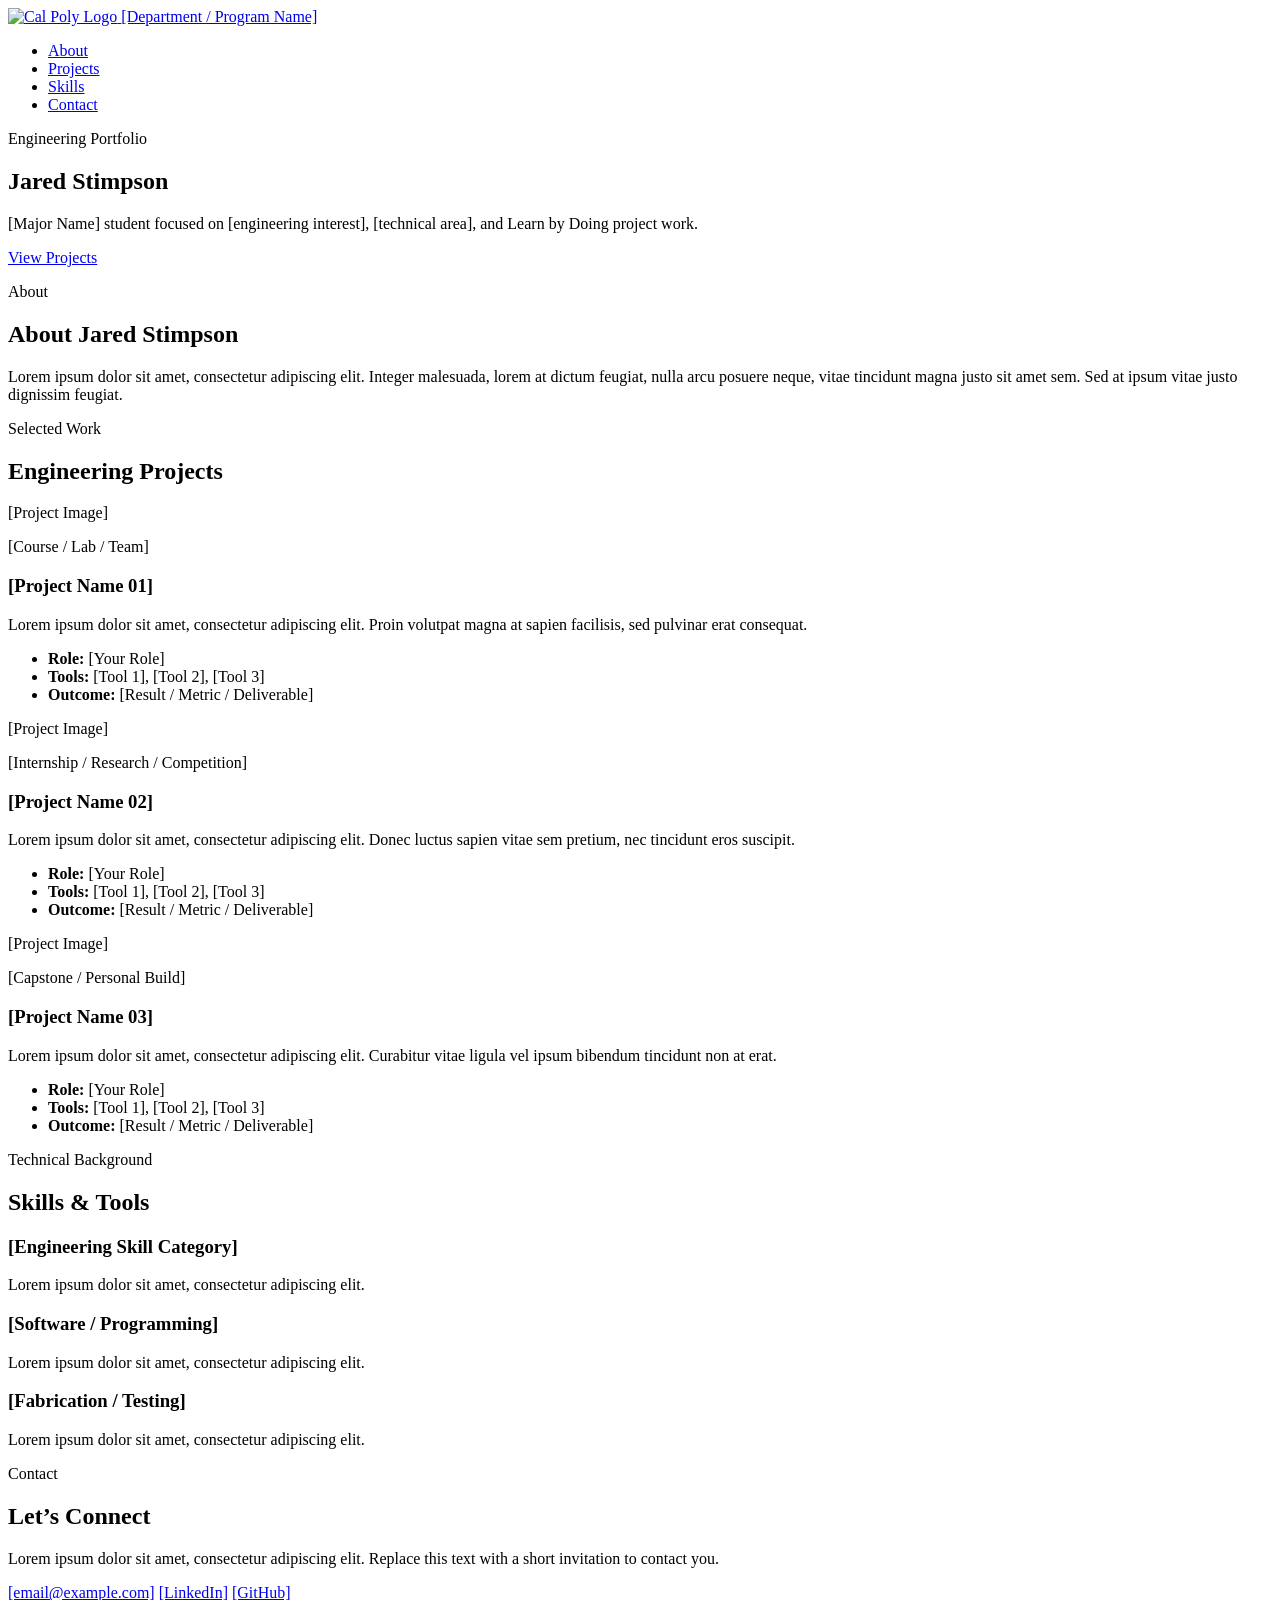
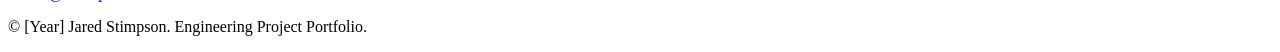
==== index.html @ 5563f8c9 "add name and test without css link" ====
<!DOCTYPE html>
<html lang="en">
<head>
  <meta charset="UTF-8" />
  <meta name="viewport" content="width=device-width, initial-scale=1.0" />
  <title>Jared Stimpson | Engineering Project Portfolio</title>
  <!--link rel="stylesheet" href="styles.css" /-->
</head>

<body>
  <header class="site-header">
    <nav class="navbar">
      <a href="#" class="logo-lockup">
        <!-- Replace with official Cal Poly logo artwork only if approved for your use -->
        <img src="cal-poly-logo-placeholder.png" alt="Cal Poly Logo" class="logo-img" />
        <span class="logo-text">[Department / Program Name]</span>
      </a>

      <ul class="nav-links">
        <li><a href="#about">About</a></li>
        <li><a href="#projects">Projects</a></li>
        <li><a href="#skills">Skills</a></li>
        <li><a href="#contact">Contact</a></li>
      </ul>
    </nav>

    <section class="hero">
      <p class="eyebrow">Engineering Portfolio</p>
      <h1>Jared Stimpson</h1>
      <p class="hero-subtitle">
        [Major Name] student focused on [engineering interest], [technical area],
        and Learn by Doing project work.
      </p>
      <a href="#projects" class="button">View Projects</a>
    </section>
  </header>

  <main>
    <section id="about" class="section about-section">
      <div>
        <p class="eyebrow">About</p>
        <h2>About Jared Stimpson</h2>
      </div>

      <p>
        Lorem ipsum dolor sit amet, consectetur adipiscing elit. Integer
        malesuada, lorem at dictum feugiat, nulla arcu posuere neque, vitae
        tincidunt magna justo sit amet sem. Sed at ipsum vitae justo dignissim
        feugiat.
      </p>
    </section>

    <section id="projects" class="section">
      <div class="section-heading">
        <p class="eyebrow">Selected Work</p>
        <h2>Engineering Projects</h2>
      </div>

      <div class="project-grid">
        <article class="project-card">
          <div class="project-image">[Project Image]</div>
          <div class="project-content">
            <p class="project-tag">[Course / Lab / Team]</p>
            <h3>[Project Name 01]</h3>
            <p>
              Lorem ipsum dolor sit amet, consectetur adipiscing elit. Proin
              volutpat magna at sapien facilisis, sed pulvinar erat consequat.
            </p>

            <ul class="project-details">
              <li><strong>Role:</strong> [Your Role]</li>
              <li><strong>Tools:</strong> [Tool 1], [Tool 2], [Tool 3]</li>
              <li><strong>Outcome:</strong> [Result / Metric / Deliverable]</li>
            </ul>
          </div>
        </article>

        <article class="project-card">
          <div class="project-image">[Project Image]</div>
          <div class="project-content">
            <p class="project-tag">[Internship / Research / Competition]</p>
            <h3>[Project Name 02]</h3>
            <p>
              Lorem ipsum dolor sit amet, consectetur adipiscing elit. Donec
              luctus sapien vitae sem pretium, nec tincidunt eros suscipit.
            </p>

            <ul class="project-details">
              <li><strong>Role:</strong> [Your Role]</li>
              <li><strong>Tools:</strong> [Tool 1], [Tool 2], [Tool 3]</li>
              <li><strong>Outcome:</strong> [Result / Metric / Deliverable]</li>
            </ul>
          </div>
        </article>

        <article class="project-card">
          <div class="project-image">[Project Image]</div>
          <div class="project-content">
            <p class="project-tag">[Capstone / Personal Build]</p>
            <h3>[Project Name 03]</h3>
            <p>
              Lorem ipsum dolor sit amet, consectetur adipiscing elit. Curabitur
              vitae ligula vel ipsum bibendum tincidunt non at erat.
            </p>

            <ul class="project-details">
              <li><strong>Role:</strong> [Your Role]</li>
              <li><strong>Tools:</strong> [Tool 1], [Tool 2], [Tool 3]</li>
              <li><strong>Outcome:</strong> [Result / Metric / Deliverable]</li>
            </ul>
          </div>
        </article>
      </div>
    </section>

    <section id="skills" class="section skills-section">
      <div class="section-heading">
        <p class="eyebrow">Technical Background</p>
        <h2>Skills & Tools</h2>
      </div>

      <div class="skills-grid">
        <div class="skill-card">
          <h3>[Engineering Skill Category]</h3>
          <p>Lorem ipsum dolor sit amet, consectetur adipiscing elit.</p>
        </div>

        <div class="skill-card">
          <h3>[Software / Programming]</h3>
          <p>Lorem ipsum dolor sit amet, consectetur adipiscing elit.</p>
        </div>

        <div class="skill-card">
          <h3>[Fabrication / Testing]</h3>
          <p>Lorem ipsum dolor sit amet, consectetur adipiscing elit.</p>
        </div>
      </div>
    </section>

    <section id="contact" class="section contact-section">
      <p class="eyebrow">Contact</p>
      <h2>Let’s Connect</h2>
      <p>
        Lorem ipsum dolor sit amet, consectetur adipiscing elit. Replace this
        text with a short invitation to contact you.
      </p>

      <div class="contact-links">
        <a href="mailto:[email@example.com]">[email@example.com]</a>
        <a href="[LinkedIn URL]">[LinkedIn]</a>
        <a href="[GitHub URL]">[GitHub]</a>
      </div>
    </section>
  </main>

  <footer class="site-footer">
    <p>© [Year] Jared Stimpson. Engineering Project Portfolio.</p>
  </footer>
</body>
</html>
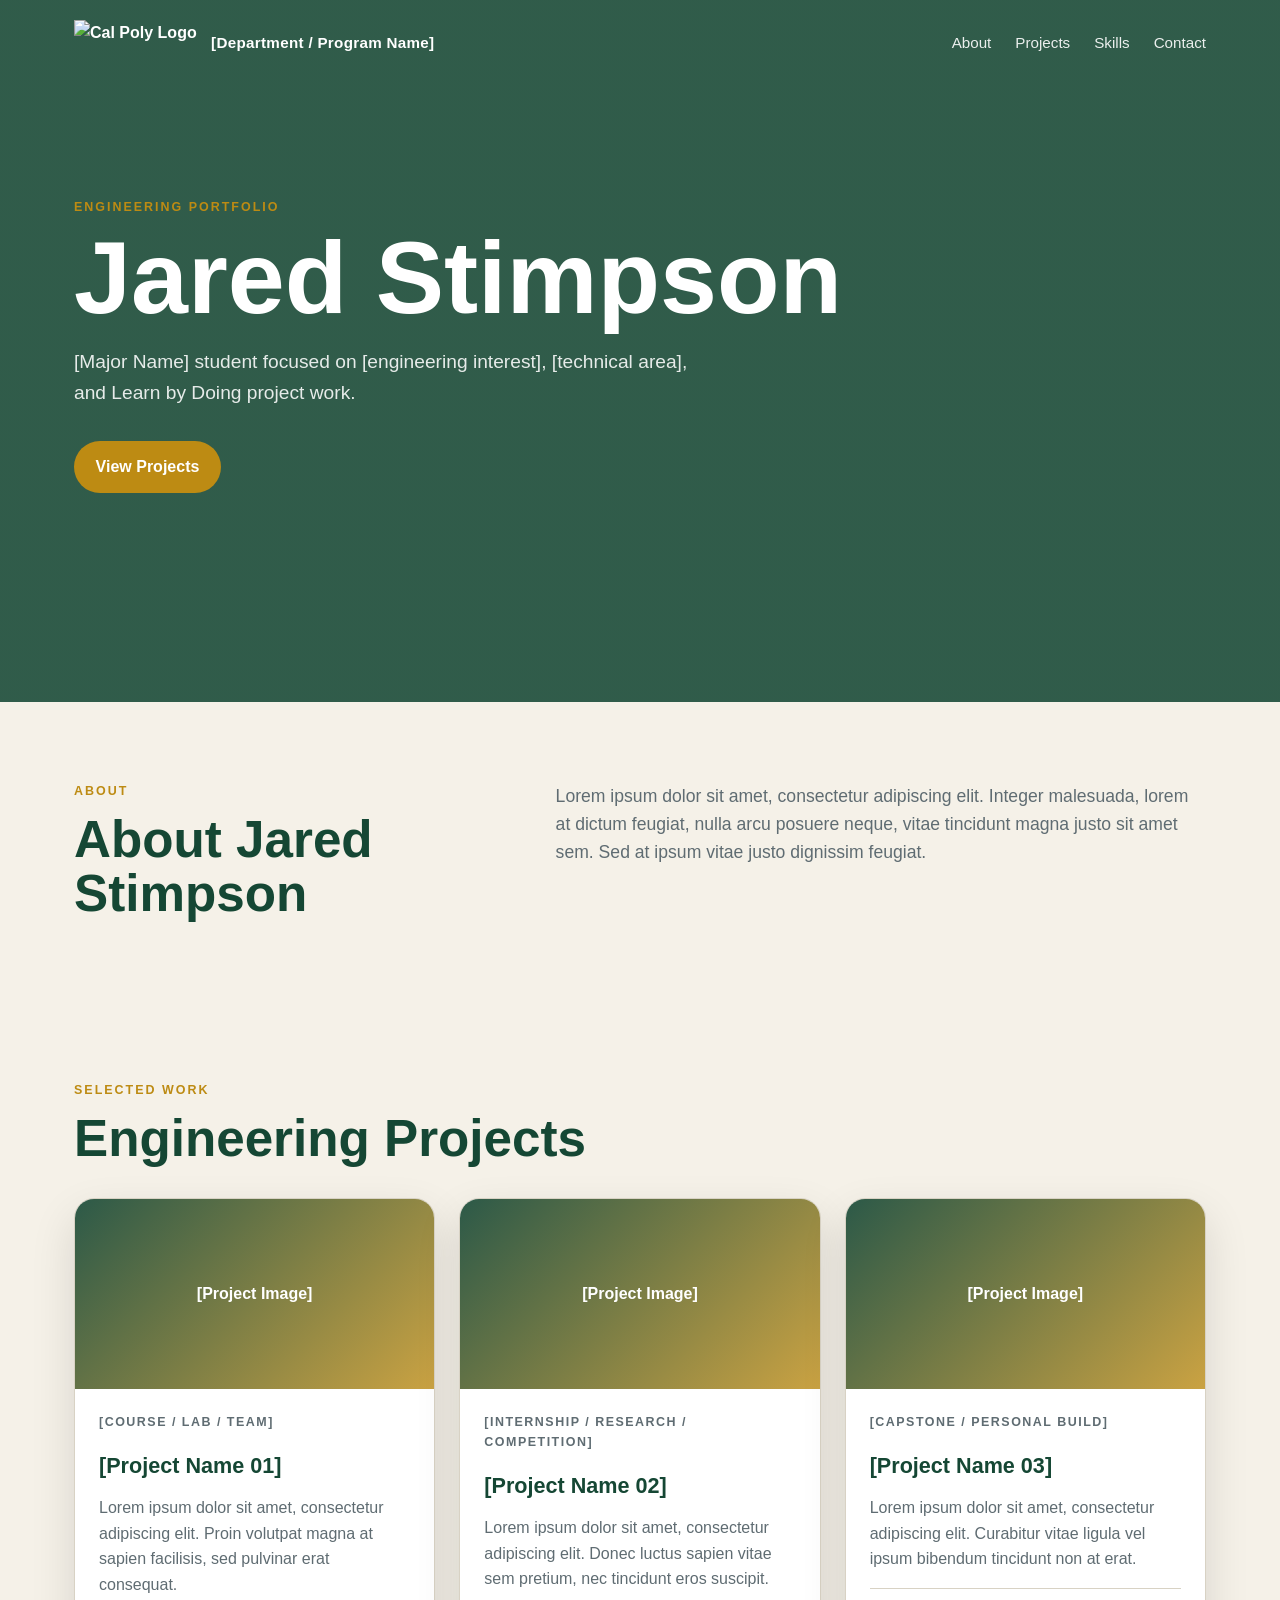
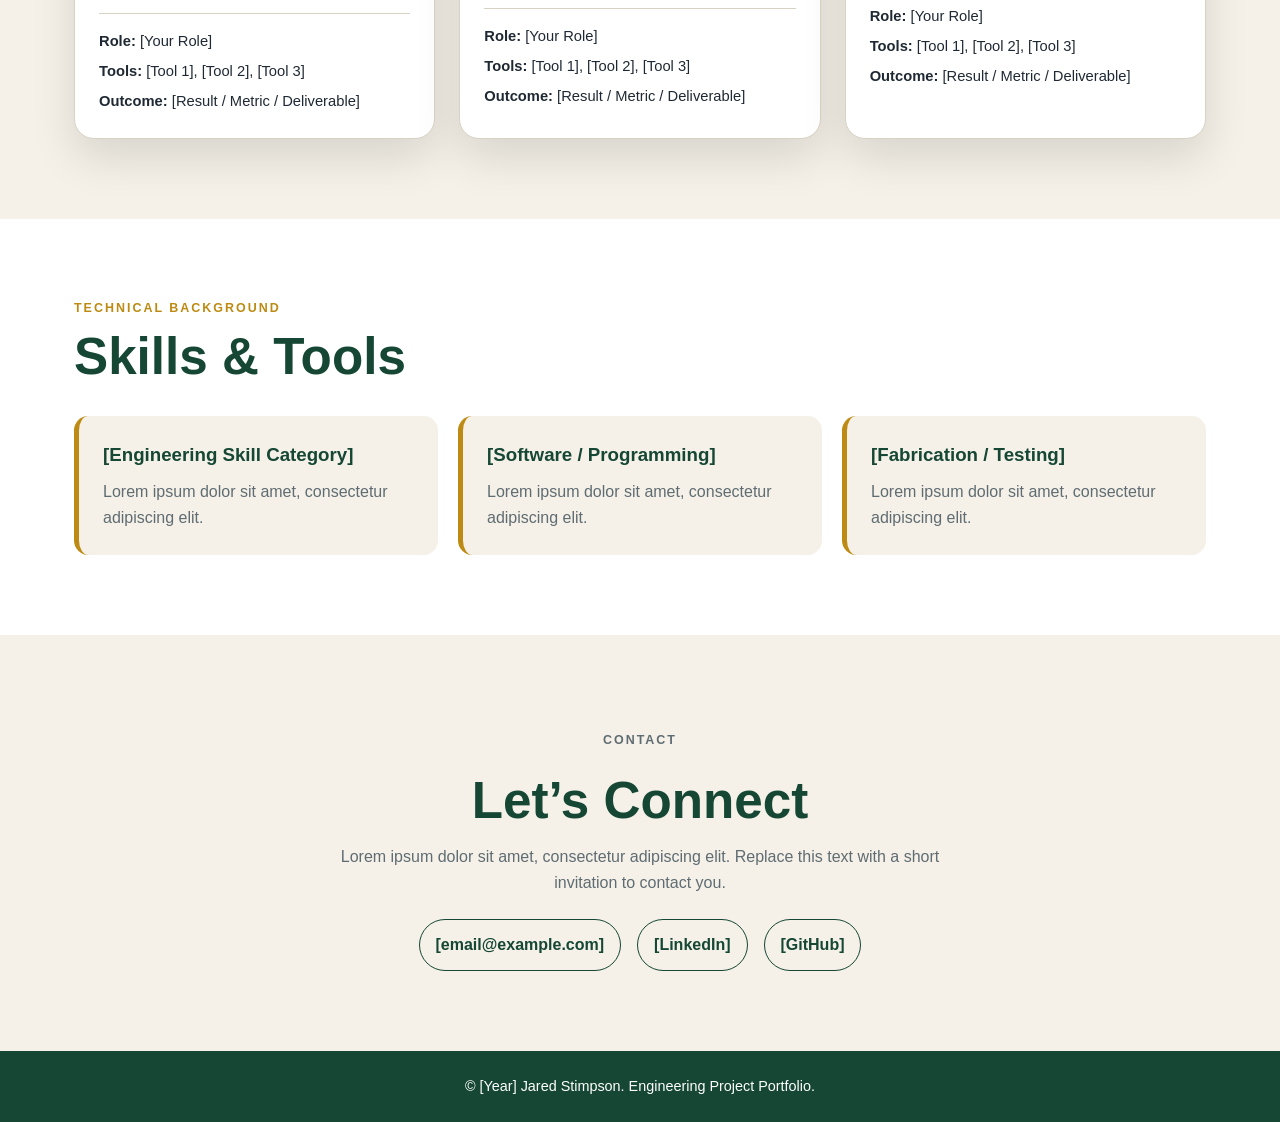
==== commit d597ad3e: "add name" ====
--- a/index.html
+++ b/index.html
@@ -4,7 +4,7 @@
   <meta charset="UTF-8" />
   <meta name="viewport" content="width=device-width, initial-scale=1.0" />
   <title>Jared Stimpson | Engineering Project Portfolio</title>
-  <!--link rel="stylesheet" href="styles.css" /-->
+  <link rel="stylesheet" href="styles.css" />
 </head>
 
 <body>
--- a/styles.css
+++ b/styles.css
@@ -0,0 +1,326 @@
+:root {
+  --poly-green: #154734;
+  --mustang-gold: #BD8B13;
+  --sand: #F5F1E8;
+  --off-white: #FFFFFF;
+  --charcoal: #1F2933;
+  --muted: #5F6C72;
+  --border: #D8D2C4;
+  --shadow: 0 18px 45px rgba(0, 0, 0, 0.12);
+}
+
+* {
+  box-sizing: border-box;
+  margin: 0;
+  padding: 0;
+}
+
+html {
+  scroll-behavior: smooth;
+}
+
+body {
+  font-family: Arial, Helvetica, sans-serif;
+  color: var(--charcoal);
+  background: var(--sand);
+  line-height: 1.6;
+}
+
+a {
+  color: inherit;
+  text-decoration: none;
+}
+
+.site-header {
+  background:
+    linear-gradient(rgba(21, 71, 52, 0.88), rgba(21, 71, 52, 0.88)),
+    url("hero-engineering-placeholder.jpg");
+  background-size: cover;
+  background-position: center;
+  color: var(--off-white);
+  min-height: 78vh;
+}
+
+.navbar {
+  max-width: 1180px;
+  margin: 0 auto;
+  padding: 1.25rem 1.5rem;
+  display: flex;
+  align-items: center;
+  justify-content: space-between;
+  gap: 2rem;
+}
+
+.logo-lockup {
+  display: flex;
+  align-items: center;
+  gap: 0.9rem;
+  font-weight: 700;
+}
+
+.logo-img {
+  height: 46px;
+  width: auto;
+  display: block;
+}
+
+.logo-text {
+  font-size: 0.95rem;
+  letter-spacing: 0.02em;
+}
+
+.nav-links {
+  display: flex;
+  list-style: none;
+  gap: 1.5rem;
+  font-size: 0.95rem;
+}
+
+.nav-links a {
+  opacity: 0.9;
+}
+
+.nav-links a:hover {
+  opacity: 1;
+  border-bottom: 2px solid var(--mustang-gold);
+}
+
+.hero {
+  max-width: 1180px;
+  margin: 0 auto;
+  padding: 7rem 1.5rem 5rem;
+}
+
+.eyebrow {
+  color: var(--mustang-gold);
+  text-transform: uppercase;
+  font-size: 0.78rem;
+  letter-spacing: 0.16em;
+  font-weight: 800;
+  margin-bottom: 0.7rem;
+}
+
+.hero h1 {
+  font-size: clamp(3rem, 8vw, 6.5rem);
+  line-height: 0.95;
+  max-width: 850px;
+  margin-bottom: 1.3rem;
+}
+
+.hero-subtitle {
+  max-width: 650px;
+  font-size: 1.2rem;
+  color: rgba(255, 255, 255, 0.88);
+  margin-bottom: 2rem;
+}
+
+.button {
+  display: inline-block;
+  background: var(--mustang-gold);
+  color: var(--off-white);
+  padding: 0.85rem 1.35rem;
+  border-radius: 999px;
+  font-weight: 700;
+  transition: transform 0.2s ease, background 0.2s ease;
+}
+
+.button:hover {
+  transform: translateY(-2px);
+  background: #A6760E;
+}
+
+.section {
+  max-width: 1180px;
+  margin: 0 auto;
+  padding: 5rem 1.5rem;
+}
+
+.section-heading {
+  margin-bottom: 2rem;
+}
+
+.section h2 {
+  font-size: clamp(2rem, 4vw, 3.2rem);
+  color: var(--poly-green);
+  line-height: 1.05;
+}
+
+.about-section {
+  display: grid;
+  grid-template-columns: 0.8fr 1.2fr;
+  gap: 3rem;
+  align-items: start;
+}
+
+.about-section p:last-child {
+  font-size: 1.1rem;
+  color: var(--muted);
+}
+
+.project-grid {
+  display: grid;
+  grid-template-columns: repeat(3, 1fr);
+  gap: 1.5rem;
+}
+
+.project-card {
+  background: var(--off-white);
+  border: 1px solid var(--border);
+  border-radius: 1.25rem;
+  overflow: hidden;
+  box-shadow: var(--shadow);
+}
+
+.project-image {
+  min-height: 190px;
+  background:
+    linear-gradient(135deg, rgba(21, 71, 52, 0.9), rgba(189, 139, 19, 0.8));
+  color: var(--off-white);
+  display: grid;
+  place-items: center;
+  font-weight: 700;
+}
+
+.project-content {
+  padding: 1.5rem;
+}
+
+.project-tag {
+  color: var(--mustang-gold);
+  font-size: 0.78rem;
+  font-weight: 800;
+  text-transform: uppercase;
+  letter-spacing: 0.12em;
+  margin-bottom: 0.5rem;
+}
+
+.project-content h3 {
+  color: var(--poly-green);
+  font-size: 1.35rem;
+  margin-bottom: 0.75rem;
+}
+
+.project-content p {
+  color: var(--muted);
+  margin-bottom: 1rem;
+}
+
+.project-details {
+  list-style: none;
+  border-top: 1px solid var(--border);
+  padding-top: 1rem;
+  display: grid;
+  gap: 0.4rem;
+  font-size: 0.92rem;
+}
+
+.skills-section {
+  background: var(--off-white);
+  max-width: none;
+  padding-left: max(1.5rem, calc((100vw - 1180px) / 2 + 1.5rem));
+  padding-right: max(1.5rem, calc((100vw - 1180px) / 2 + 1.5rem));
+}
+
+.skills-grid {
+  display: grid;
+  grid-template-columns: repeat(3, 1fr);
+  gap: 1.25rem;
+}
+
+.skill-card {
+  border-left: 5px solid var(--mustang-gold);
+  background: var(--sand);
+  padding: 1.5rem;
+  border-radius: 0.9rem;
+}
+
+.skill-card h3 {
+  color: var(--poly-green);
+  margin-bottom: 0.6rem;
+}
+
+.skill-card p {
+  color: var(--muted);
+}
+
+.contact-section {
+  text-align: center;
+}
+
+.contact-section p {
+  max-width: 650px;
+  margin: 1rem auto 1.5rem;
+  color: var(--muted);
+}
+
+.contact-links {
+  display: flex;
+  justify-content: center;
+  flex-wrap: wrap;
+  gap: 1rem;
+}
+
+.contact-links a {
+  border: 1px solid var(--poly-green);
+  color: var(--poly-green);
+  padding: 0.75rem 1rem;
+  border-radius: 999px;
+  font-weight: 700;
+}
+
+.contact-links a:hover {
+  background: var(--poly-green);
+  color: var(--off-white);
+}
+
+.site-footer {
+  background: var(--poly-green);
+  color: var(--off-white);
+  text-align: center;
+  padding: 1.5rem;
+  font-size: 0.9rem;
+}
+
+@media (max-width: 900px) {
+  .navbar,
+  .about-section {
+    flex-direction: column;
+    align-items: flex-start;
+  }
+
+  .nav-links {
+    flex-wrap: wrap;
+  }
+
+  .about-section,
+  .project-grid,
+  .skills-grid {
+    grid-template-columns: 1fr;
+  }
+
+  .hero {
+    padding-top: 5rem;
+  }
+}
+
+@media (max-width: 600px) {
+  .navbar {
+    align-items: flex-start;
+  }
+
+  .logo-lockup {
+    align-items: flex-start;
+  }
+
+  .logo-img {
+    height: 38px;
+  }
+
+  .nav-links {
+    gap: 0.9rem;
+  }
+
+  .section {
+    padding: 3.5rem 1rem;
+  }
+}
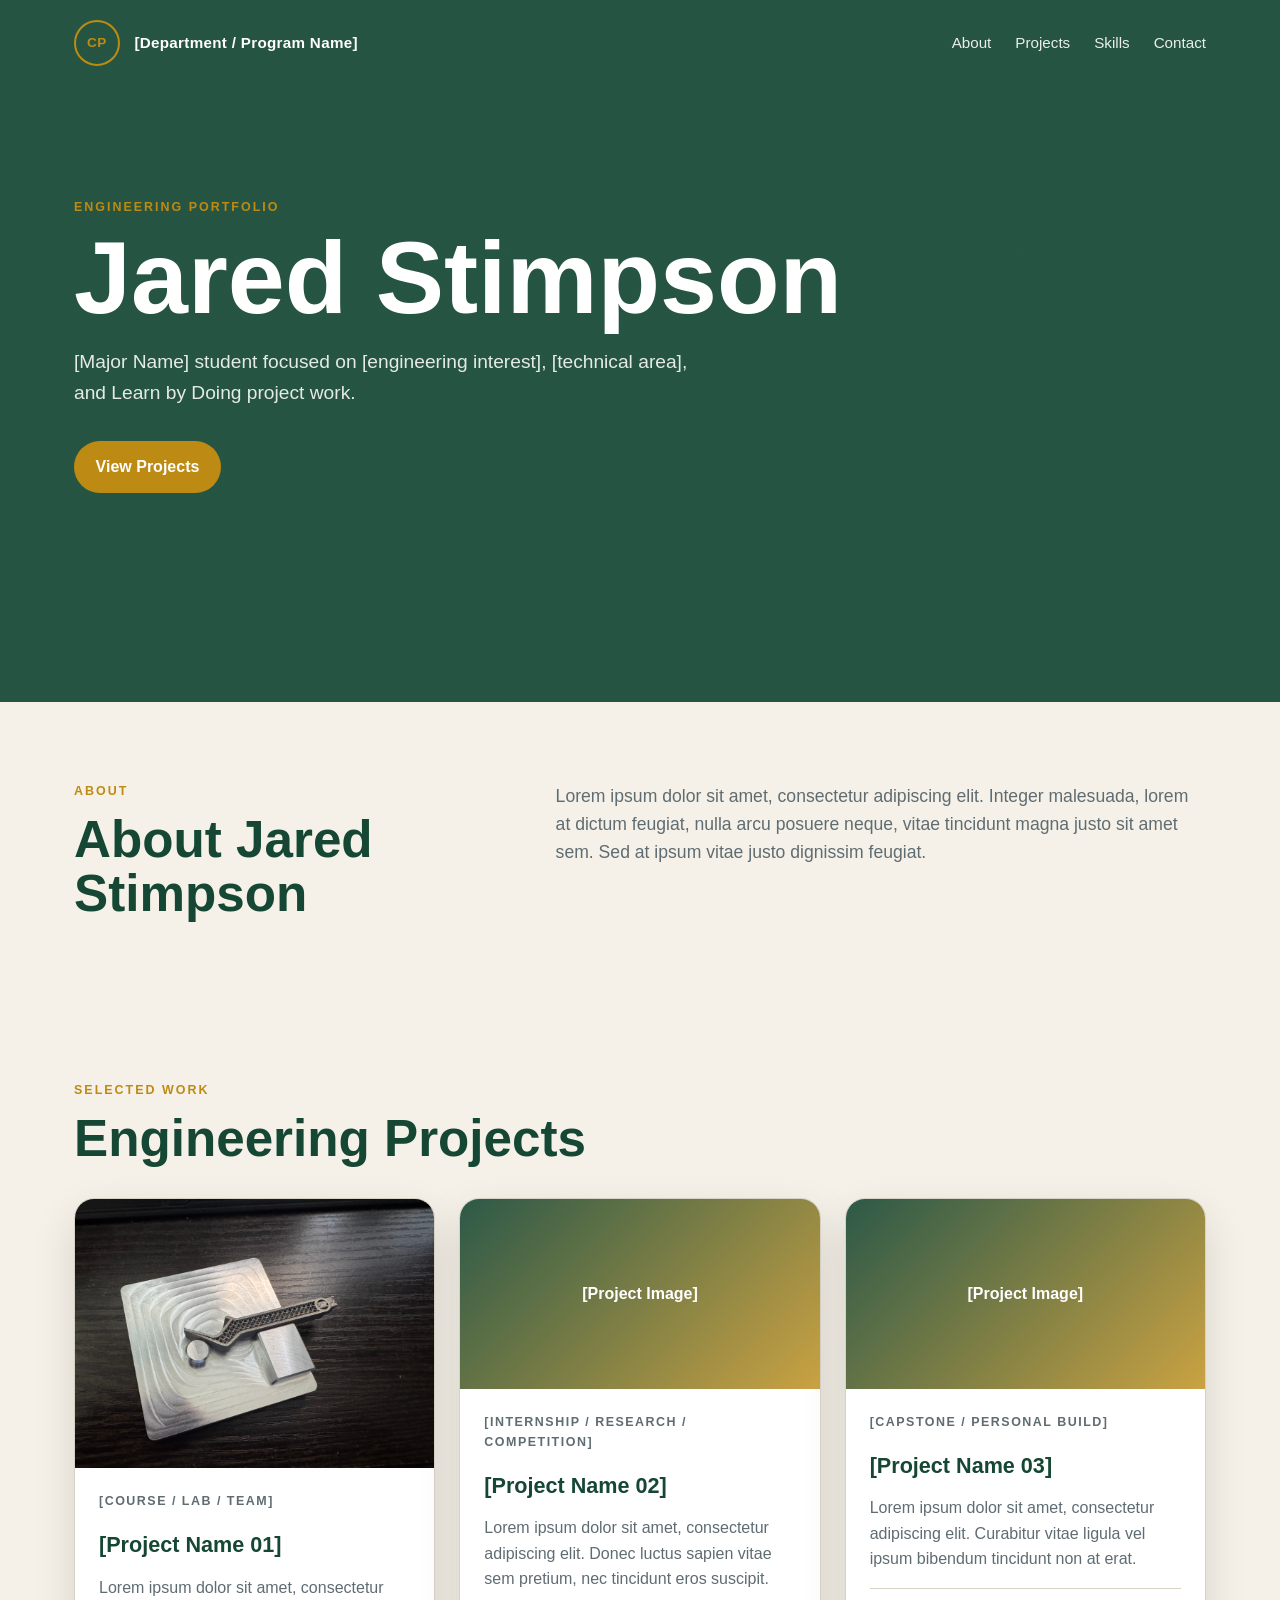
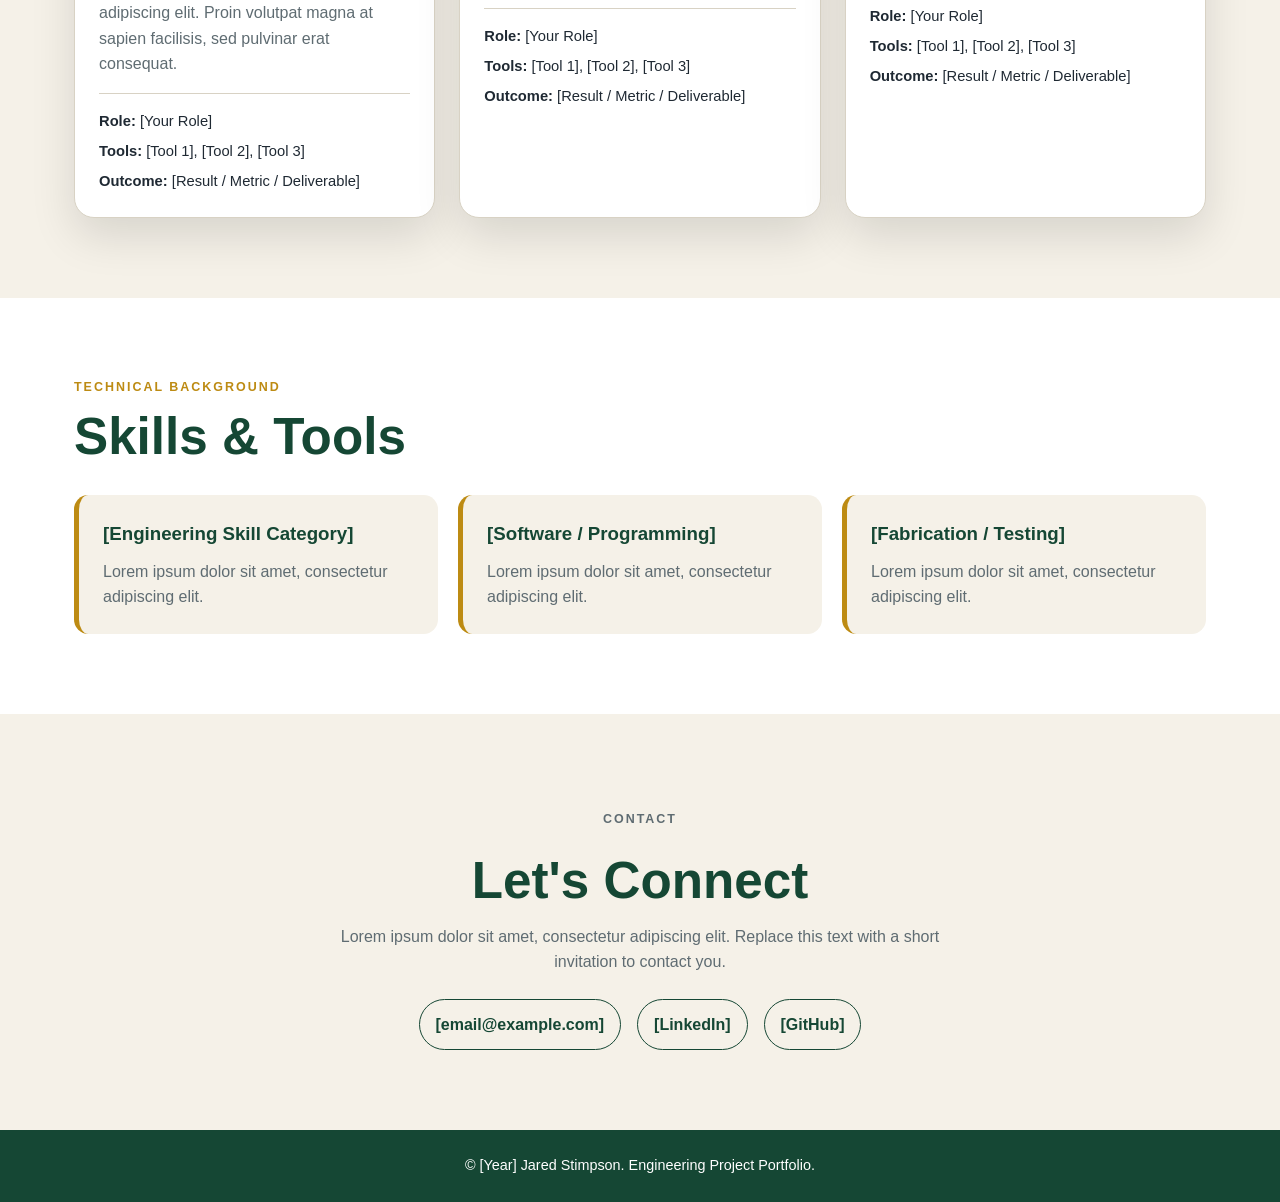
==== commit bb6e823d: "Add project portfolio layout" ====
--- a/index.html
+++ b/index.html
@@ -11,8 +11,7 @@
   <header class="site-header">
     <nav class="navbar">
       <a href="#" class="logo-lockup">
-        <!-- Replace with official Cal Poly logo artwork only if approved for your use -->
-        <img src="cal-poly-logo-placeholder.png" alt="Cal Poly Logo" class="logo-img" />
+        <span class="logo-mark" aria-hidden="true">CP</span>
         <span class="logo-text">[Department / Program Name]</span>
       </a>
 
@@ -57,8 +56,14 @@
       </div>
 
       <div class="project-grid">
-        <article class="project-card">
-          <div class="project-image">[Project Image]</div>
+        <a class="project-card project-preview" href="projects/project-name-01/index.html" aria-label="Open [Project Name 01] project page">
+          <div class="project-image project-image--photo">
+            <img src="images/IMG_8188.JPG" alt="[Project Name 01] preview" />
+            <div class="project-preview-overlay" aria-hidden="true">
+              <strong class="project-preview-title">[Project Name 01]</strong>
+              <span class="project-preview-cta">View project</span>
+            </div>
+          </div>
           <div class="project-content">
             <p class="project-tag">[Course / Lab / Team]</p>
             <h3>[Project Name 01]</h3>
@@ -73,10 +78,16 @@
               <li><strong>Outcome:</strong> [Result / Metric / Deliverable]</li>
             </ul>
           </div>
-        </article>
+        </a>
 
-        <article class="project-card">
-          <div class="project-image">[Project Image]</div>
+        <a class="project-card project-preview" href="projects/project-name-02/index.html" aria-label="Open [Project Name 02] project page">
+          <div class="project-image project-image--placeholder">
+            <span>[Project Image]</span>
+            <div class="project-preview-overlay" aria-hidden="true">
+              <strong class="project-preview-title">[Project Name 02]</strong>
+              <span class="project-preview-cta">View project</span>
+            </div>
+          </div>
           <div class="project-content">
             <p class="project-tag">[Internship / Research / Competition]</p>
             <h3>[Project Name 02]</h3>
@@ -91,10 +102,16 @@
               <li><strong>Outcome:</strong> [Result / Metric / Deliverable]</li>
             </ul>
           </div>
-        </article>
+        </a>
 
-        <article class="project-card">
-          <div class="project-image">[Project Image]</div>
+        <a class="project-card project-preview" href="projects/project-name-03/index.html" aria-label="Open [Project Name 03] project page">
+          <div class="project-image project-image--placeholder">
+            <span>[Project Image]</span>
+            <div class="project-preview-overlay" aria-hidden="true">
+              <strong class="project-preview-title">[Project Name 03]</strong>
+              <span class="project-preview-cta">View project</span>
+            </div>
+          </div>
           <div class="project-content">
             <p class="project-tag">[Capstone / Personal Build]</p>
             <h3>[Project Name 03]</h3>
@@ -109,7 +126,7 @@
               <li><strong>Outcome:</strong> [Result / Metric / Deliverable]</li>
             </ul>
           </div>
-        </article>
+        </a>
       </div>
     </section>
 
@@ -139,7 +156,7 @@
 
     <section id="contact" class="section contact-section">
       <p class="eyebrow">Contact</p>
-      <h2>Let’s Connect</h2>
+      <h2>Let's Connect</h2>
       <p>
         Lorem ipsum dolor sit amet, consectetur adipiscing elit. Replace this
         text with a short invitation to contact you.
@@ -154,7 +171,7 @@
   </main>
 
   <footer class="site-footer">
-    <p>© [Year] Jared Stimpson. Engineering Project Portfolio.</p>
+    <p>&copy; [Year] Jared Stimpson. Engineering Project Portfolio.</p>
   </footer>
 </body>
-</html>+</html>
--- a/styles.css
+++ b/styles.css
@@ -32,9 +32,7 @@
 }
 
 .site-header {
-  background:
-    linear-gradient(rgba(21, 71, 52, 0.88), rgba(21, 71, 52, 0.88)),
-    url("hero-engineering-placeholder.jpg");
+  background: linear-gradient(rgba(21, 71, 52, 0.92), rgba(21, 71, 52, 0.92));
   background-size: cover;
   background-position: center;
   color: var(--off-white);
@@ -58,6 +56,18 @@
   font-weight: 700;
 }
 
+.logo-mark {
+  width: 46px;
+  height: 46px;
+  border: 2px solid var(--mustang-gold);
+  border-radius: 50%;
+  display: grid;
+  place-items: center;
+  color: var(--mustang-gold);
+  font-size: 0.85rem;
+  letter-spacing: 0.04em;
+}
+
 .logo-img {
   height: 46px;
   width: auto;
@@ -169,6 +179,21 @@
   border-radius: 1.25rem;
   overflow: hidden;
   box-shadow: var(--shadow);
+  display: block;
+  height: 100%;
+  transition: transform 0.22s ease, box-shadow 0.22s ease, border-color 0.22s ease;
+}
+
+.project-card:hover,
+.project-card:focus-visible {
+  transform: translateY(-6px);
+  border-color: rgba(189, 139, 19, 0.55);
+  box-shadow: 0 24px 55px rgba(0, 0, 0, 0.16);
+}
+
+.project-card:focus-visible {
+  outline: 3px solid rgba(189, 139, 19, 0.45);
+  outline-offset: 4px;
 }
 
 .project-image {
@@ -179,6 +204,84 @@
   display: grid;
   place-items: center;
   font-weight: 700;
+  position: relative;
+  overflow: hidden;
+}
+
+.project-image > span {
+  position: relative;
+  z-index: 1;
+}
+
+.project-image img {
+  width: 100%;
+  height: 100%;
+  min-height: 190px;
+  object-fit: cover;
+  display: block;
+  transition: transform 0.35s ease, filter 0.35s ease;
+}
+
+.project-preview-overlay {
+  position: absolute;
+  inset: 0;
+  padding: 1.35rem;
+  background:
+    linear-gradient(180deg, rgba(21, 71, 52, 0.08), rgba(21, 71, 52, 0.92));
+  display: flex;
+  flex-direction: column;
+  justify-content: flex-end;
+  gap: 0.35rem;
+  opacity: 0;
+  transform: translateY(10px);
+  transition: opacity 0.25s ease, transform 0.25s ease;
+}
+
+.project-preview-title {
+  color: var(--off-white);
+  font-size: 1.2rem;
+  line-height: 1.1;
+}
+
+.project-preview-cta {
+  color: var(--mustang-gold);
+  font-size: 0.78rem;
+  font-weight: 800;
+  letter-spacing: 0.14em;
+  text-transform: uppercase;
+}
+
+.project-preview-cta::after {
+  content: " ->";
+  display: inline-block;
+  transition: transform 0.2s ease;
+}
+
+.project-card:hover .project-preview-overlay,
+.project-card:focus-visible .project-preview-overlay {
+  opacity: 1;
+  transform: translateY(0);
+}
+
+.project-card:hover .project-image img,
+.project-card:focus-visible .project-image img {
+  filter: saturate(1.05) contrast(1.05);
+  transform: scale(1.06);
+}
+
+.project-card:hover .project-preview-cta::after,
+.project-card:focus-visible .project-preview-cta::after {
+  animation: preview-nudge 0.65s ease-in-out infinite alternate;
+}
+
+@keyframes preview-nudge {
+  from {
+    transform: translateX(0);
+  }
+
+  to {
+    transform: translateX(5px);
+  }
 }
 
 .project-content {
@@ -281,6 +384,81 @@
   font-size: 0.9rem;
 }
 
+.project-detail-header {
+  min-height: auto;
+}
+
+.project-hero {
+  padding-top: 5.5rem;
+}
+
+.project-hero h1 {
+  max-width: 920px;
+}
+
+.project-detail-layout {
+  display: grid;
+  grid-template-columns: minmax(0, 1fr) 340px;
+  gap: 2rem;
+  align-items: start;
+}
+
+.project-detail-main,
+.project-sidebar {
+  background: var(--off-white);
+  border: 1px solid var(--border);
+  border-radius: 1.25rem;
+  box-shadow: var(--shadow);
+}
+
+.project-detail-main {
+  padding: 2rem;
+}
+
+.project-detail-main h2 {
+  margin-bottom: 1rem;
+}
+
+.project-detail-main p {
+  color: var(--muted);
+  margin-bottom: 1.5rem;
+}
+
+.project-sidebar {
+  padding: 1.5rem;
+}
+
+.project-sidebar h3 {
+  color: var(--poly-green);
+  margin-bottom: 0.75rem;
+}
+
+.project-media-frame {
+  border-radius: 1rem;
+  overflow: hidden;
+  border: 1px solid var(--border);
+  background: var(--sand);
+  min-height: 320px;
+}
+
+.project-media-frame img {
+  width: 100%;
+  height: 100%;
+  min-height: 320px;
+  object-fit: cover;
+  display: block;
+}
+
+.project-media-frame--empty {
+  display: grid;
+  place-items: center;
+  color: var(--muted);
+  font-weight: 700;
+  background:
+    linear-gradient(135deg, rgba(21, 71, 52, 0.12), rgba(189, 139, 19, 0.18)),
+    var(--sand);
+}
+
 @media (max-width: 900px) {
   .navbar,
   .about-section {
@@ -293,6 +471,7 @@
   }
 
   .about-section,
+  .project-detail-layout,
   .project-grid,
   .skills-grid {
     grid-template-columns: 1fr;
@@ -316,6 +495,12 @@
     height: 38px;
   }
 
+  .logo-mark {
+    width: 38px;
+    height: 38px;
+    font-size: 0.72rem;
+  }
+
   .nav-links {
     gap: 0.9rem;
   }
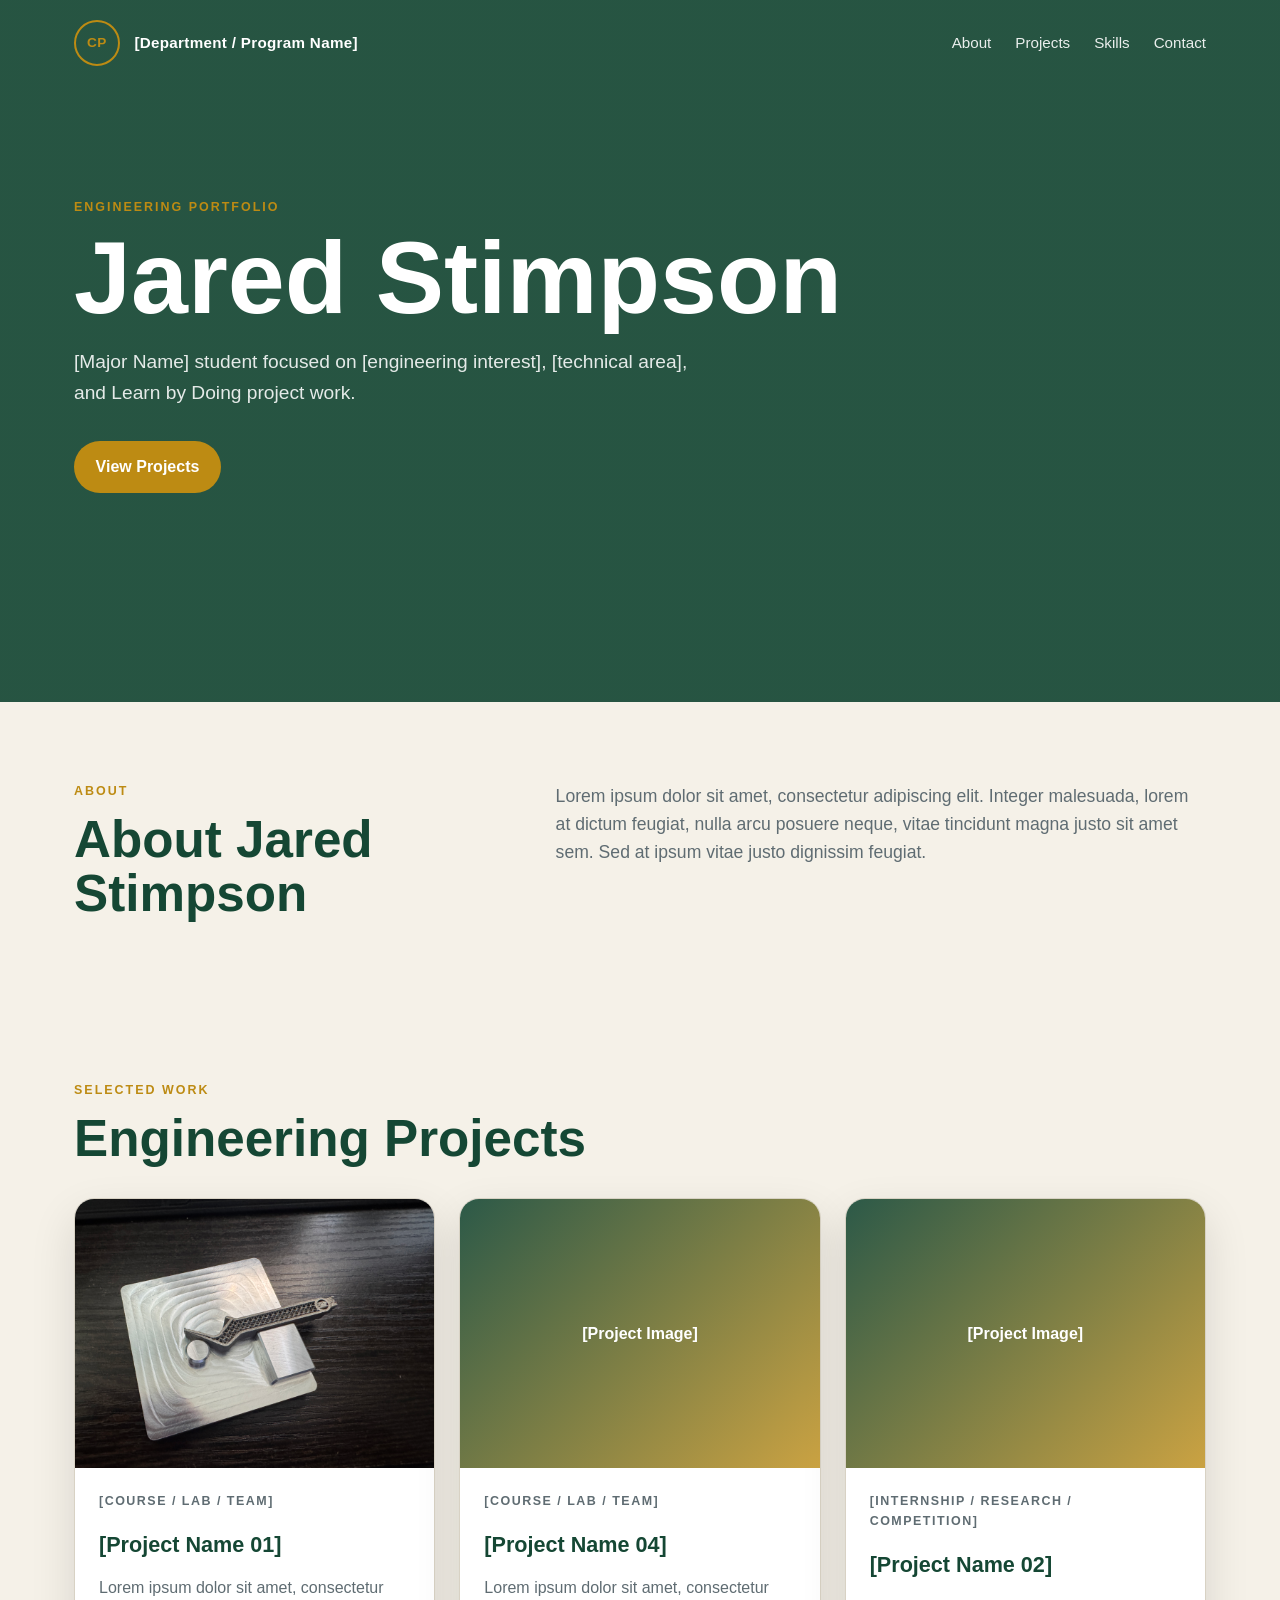
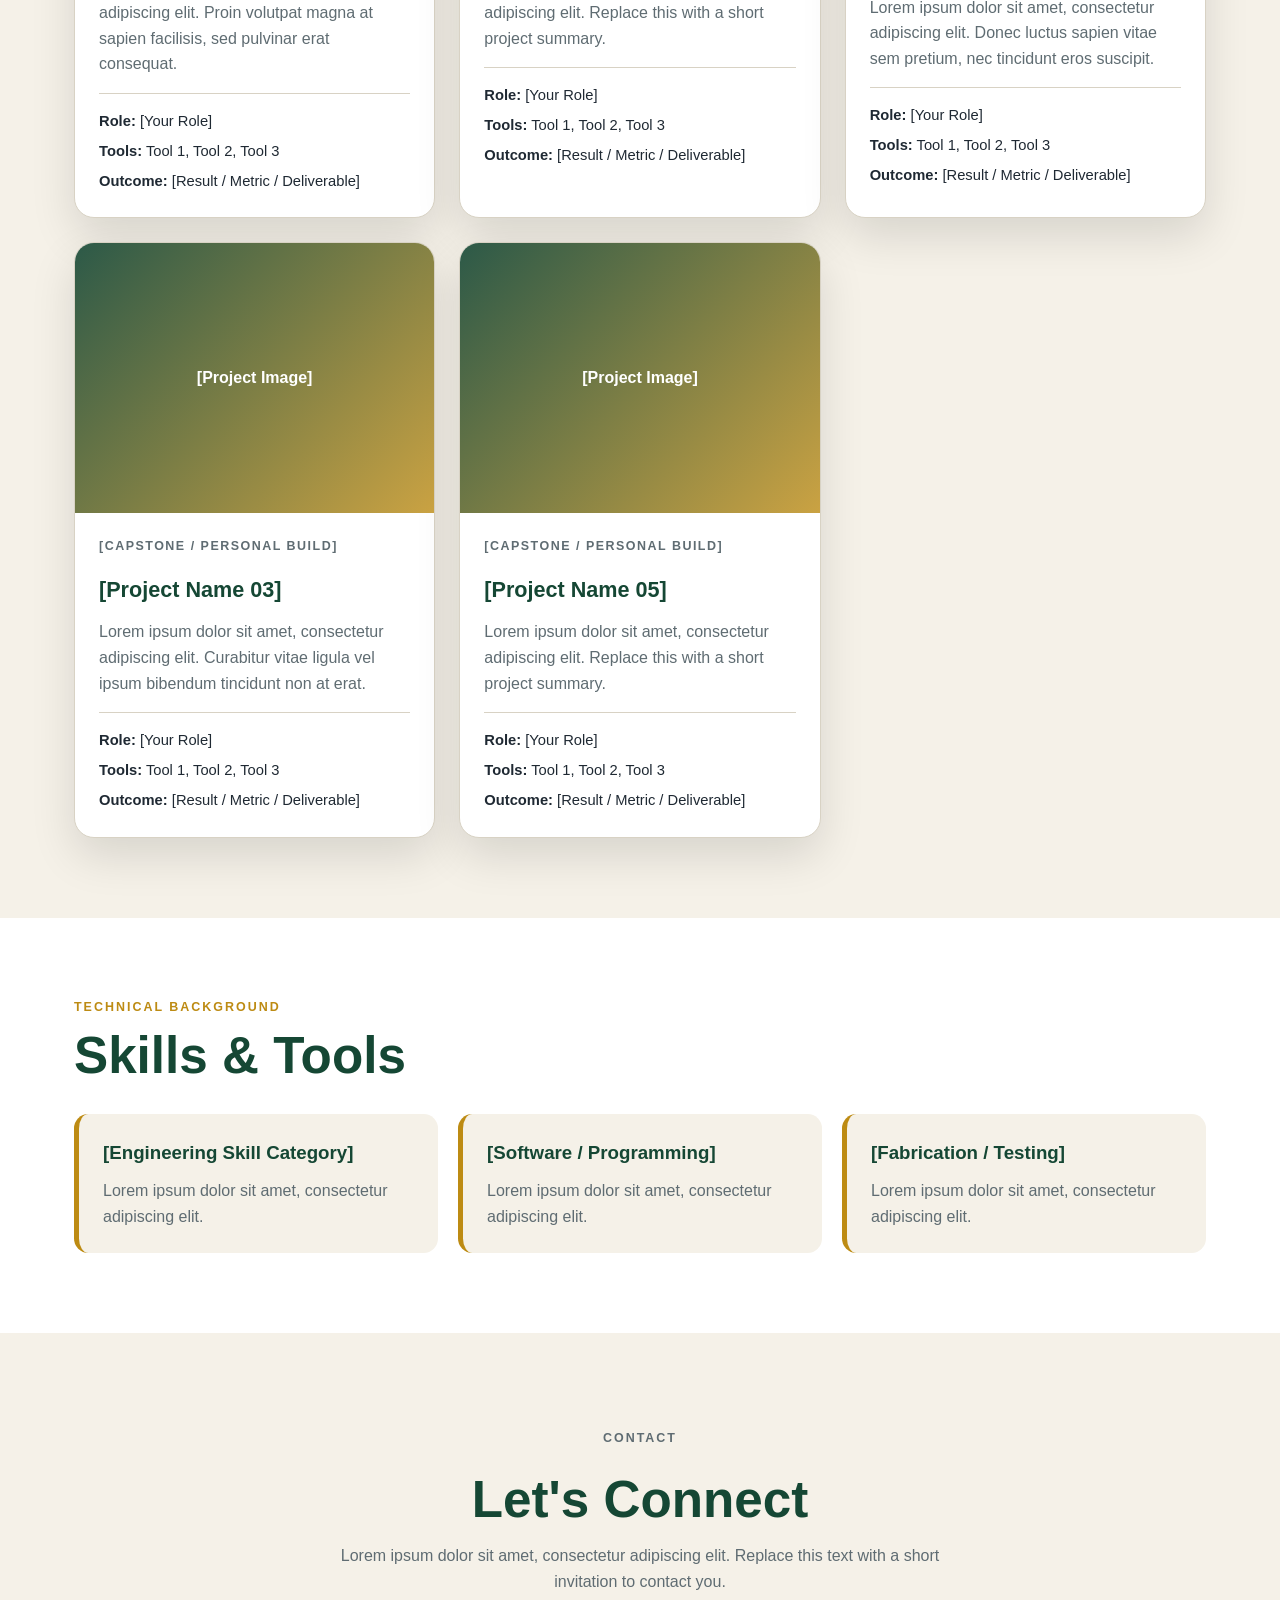
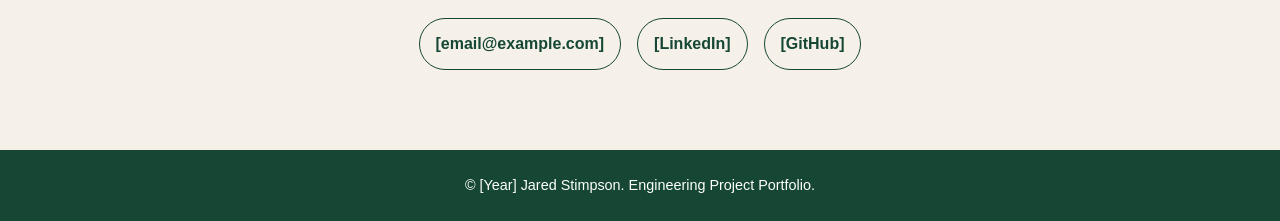
==== commit d8ade891: "Make project cards data driven" ====
--- a/index.html
+++ b/index.html
@@ -55,79 +55,7 @@
         <h2>Engineering Projects</h2>
       </div>
 
-      <div class="project-grid">
-        <a class="project-card project-preview" href="projects/project-name-01/index.html" aria-label="Open [Project Name 01] project page">
-          <div class="project-image project-image--photo">
-            <img src="images/IMG_8188.JPG" alt="[Project Name 01] preview" />
-            <div class="project-preview-overlay" aria-hidden="true">
-              <strong class="project-preview-title">[Project Name 01]</strong>
-              <span class="project-preview-cta">View project</span>
-            </div>
-          </div>
-          <div class="project-content">
-            <p class="project-tag">[Course / Lab / Team]</p>
-            <h3>[Project Name 01]</h3>
-            <p>
-              Lorem ipsum dolor sit amet, consectetur adipiscing elit. Proin
-              volutpat magna at sapien facilisis, sed pulvinar erat consequat.
-            </p>
-
-            <ul class="project-details">
-              <li><strong>Role:</strong> [Your Role]</li>
-              <li><strong>Tools:</strong> [Tool 1], [Tool 2], [Tool 3]</li>
-              <li><strong>Outcome:</strong> [Result / Metric / Deliverable]</li>
-            </ul>
-          </div>
-        </a>
-
-        <a class="project-card project-preview" href="projects/project-name-02/index.html" aria-label="Open [Project Name 02] project page">
-          <div class="project-image project-image--placeholder">
-            <span>[Project Image]</span>
-            <div class="project-preview-overlay" aria-hidden="true">
-              <strong class="project-preview-title">[Project Name 02]</strong>
-              <span class="project-preview-cta">View project</span>
-            </div>
-          </div>
-          <div class="project-content">
-            <p class="project-tag">[Internship / Research / Competition]</p>
-            <h3>[Project Name 02]</h3>
-            <p>
-              Lorem ipsum dolor sit amet, consectetur adipiscing elit. Donec
-              luctus sapien vitae sem pretium, nec tincidunt eros suscipit.
-            </p>
-
-            <ul class="project-details">
-              <li><strong>Role:</strong> [Your Role]</li>
-              <li><strong>Tools:</strong> [Tool 1], [Tool 2], [Tool 3]</li>
-              <li><strong>Outcome:</strong> [Result / Metric / Deliverable]</li>
-            </ul>
-          </div>
-        </a>
-
-        <a class="project-card project-preview" href="projects/project-name-03/index.html" aria-label="Open [Project Name 03] project page">
-          <div class="project-image project-image--placeholder">
-            <span>[Project Image]</span>
-            <div class="project-preview-overlay" aria-hidden="true">
-              <strong class="project-preview-title">[Project Name 03]</strong>
-              <span class="project-preview-cta">View project</span>
-            </div>
-          </div>
-          <div class="project-content">
-            <p class="project-tag">[Capstone / Personal Build]</p>
-            <h3>[Project Name 03]</h3>
-            <p>
-              Lorem ipsum dolor sit amet, consectetur adipiscing elit. Curabitur
-              vitae ligula vel ipsum bibendum tincidunt non at erat.
-            </p>
-
-            <ul class="project-details">
-              <li><strong>Role:</strong> [Your Role]</li>
-              <li><strong>Tools:</strong> [Tool 1], [Tool 2], [Tool 3]</li>
-              <li><strong>Outcome:</strong> [Result / Metric / Deliverable]</li>
-            </ul>
-          </div>
-        </a>
-      </div>
+      <div id="project-grid" class="project-grid"></div>
     </section>
 
     <section id="skills" class="section skills-section">
@@ -173,5 +101,8 @@
   <footer class="site-footer">
     <p>&copy; [Year] Jared Stimpson. Engineering Project Portfolio.</p>
   </footer>
+
+  <script src="projects-data.js"></script>
+  <script src="scripts.js"></script>
 </body>
 </html>
--- a/styles.css
+++ b/styles.css
@@ -197,6 +197,7 @@
 }
 
 .project-image {
+  aspect-ratio: 4 / 3;
   min-height: 190px;
   background:
     linear-gradient(135deg, rgba(21, 71, 52, 0.9), rgba(189, 139, 19, 0.8));
@@ -216,7 +217,6 @@
 .project-image img {
   width: 100%;
   height: 100%;
-  min-height: 190px;
   object-fit: cover;
   display: block;
   transition: transform 0.35s ease, filter 0.35s ease;
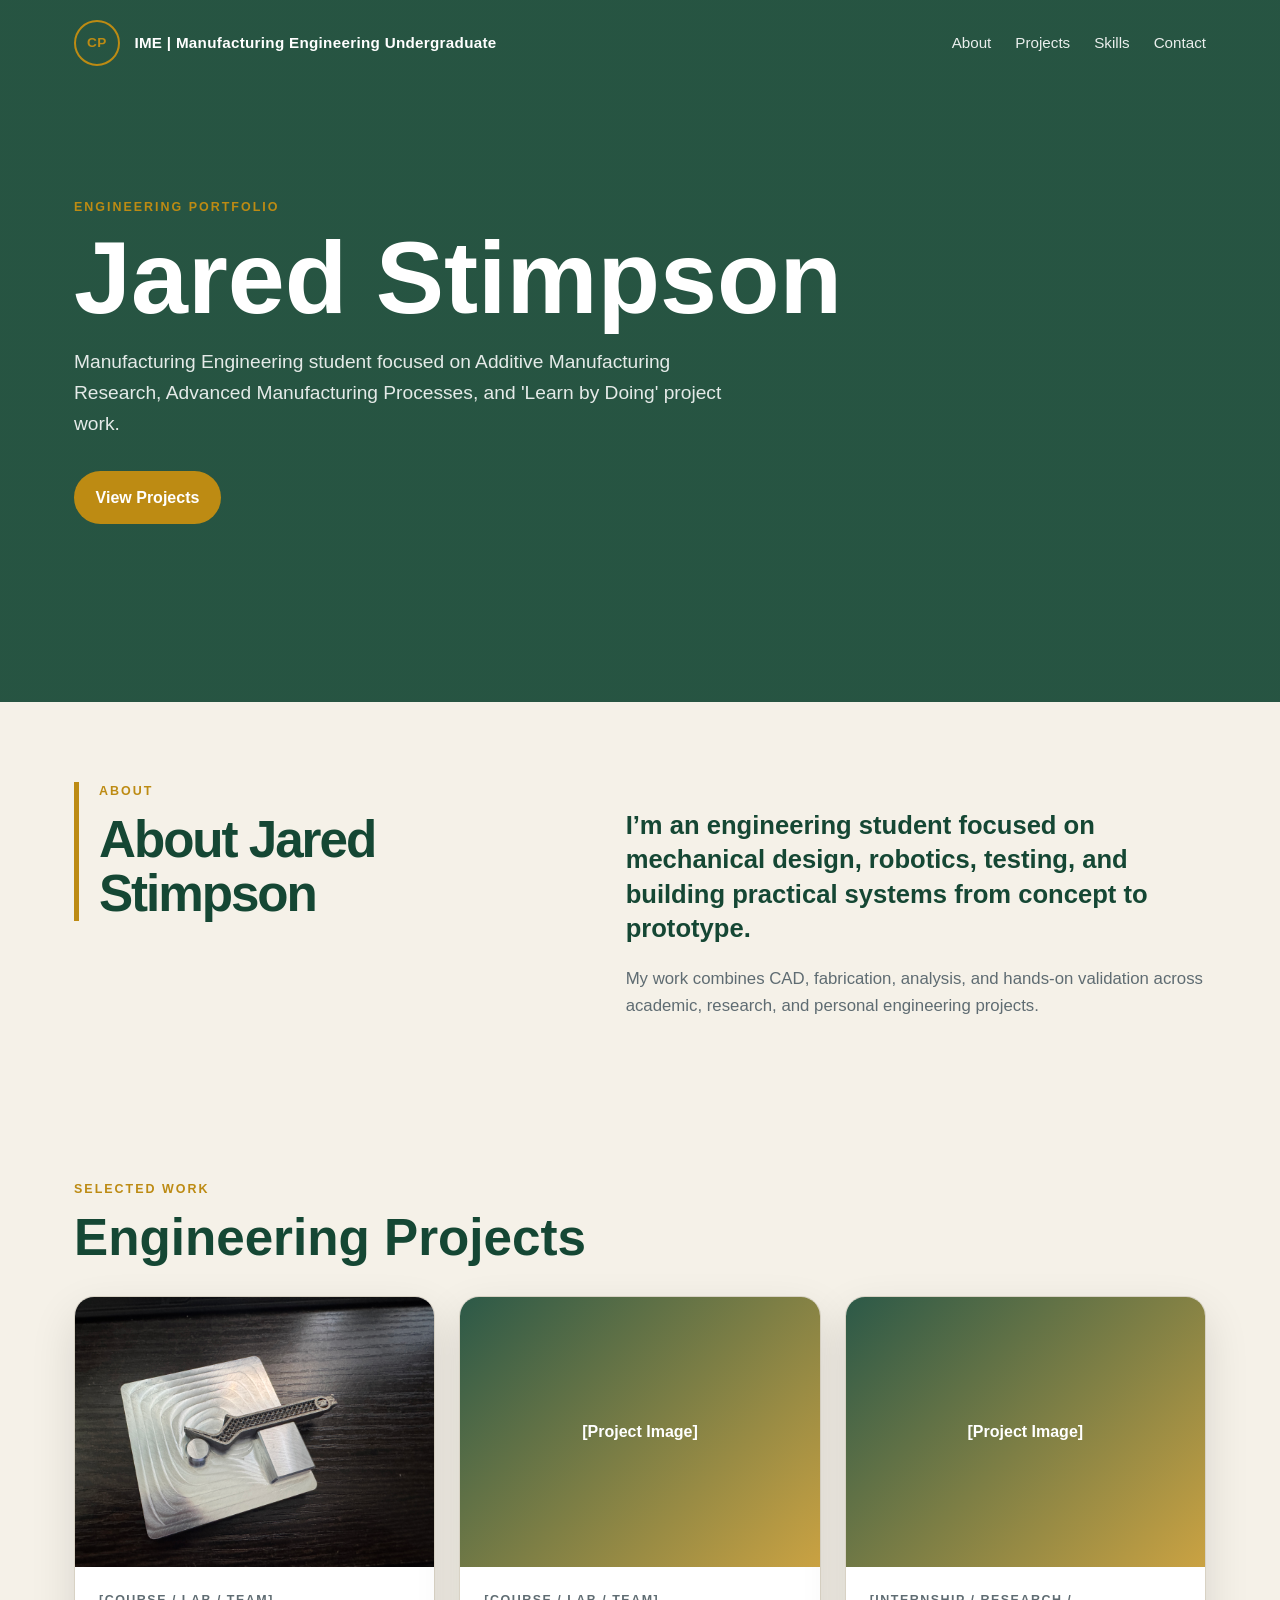
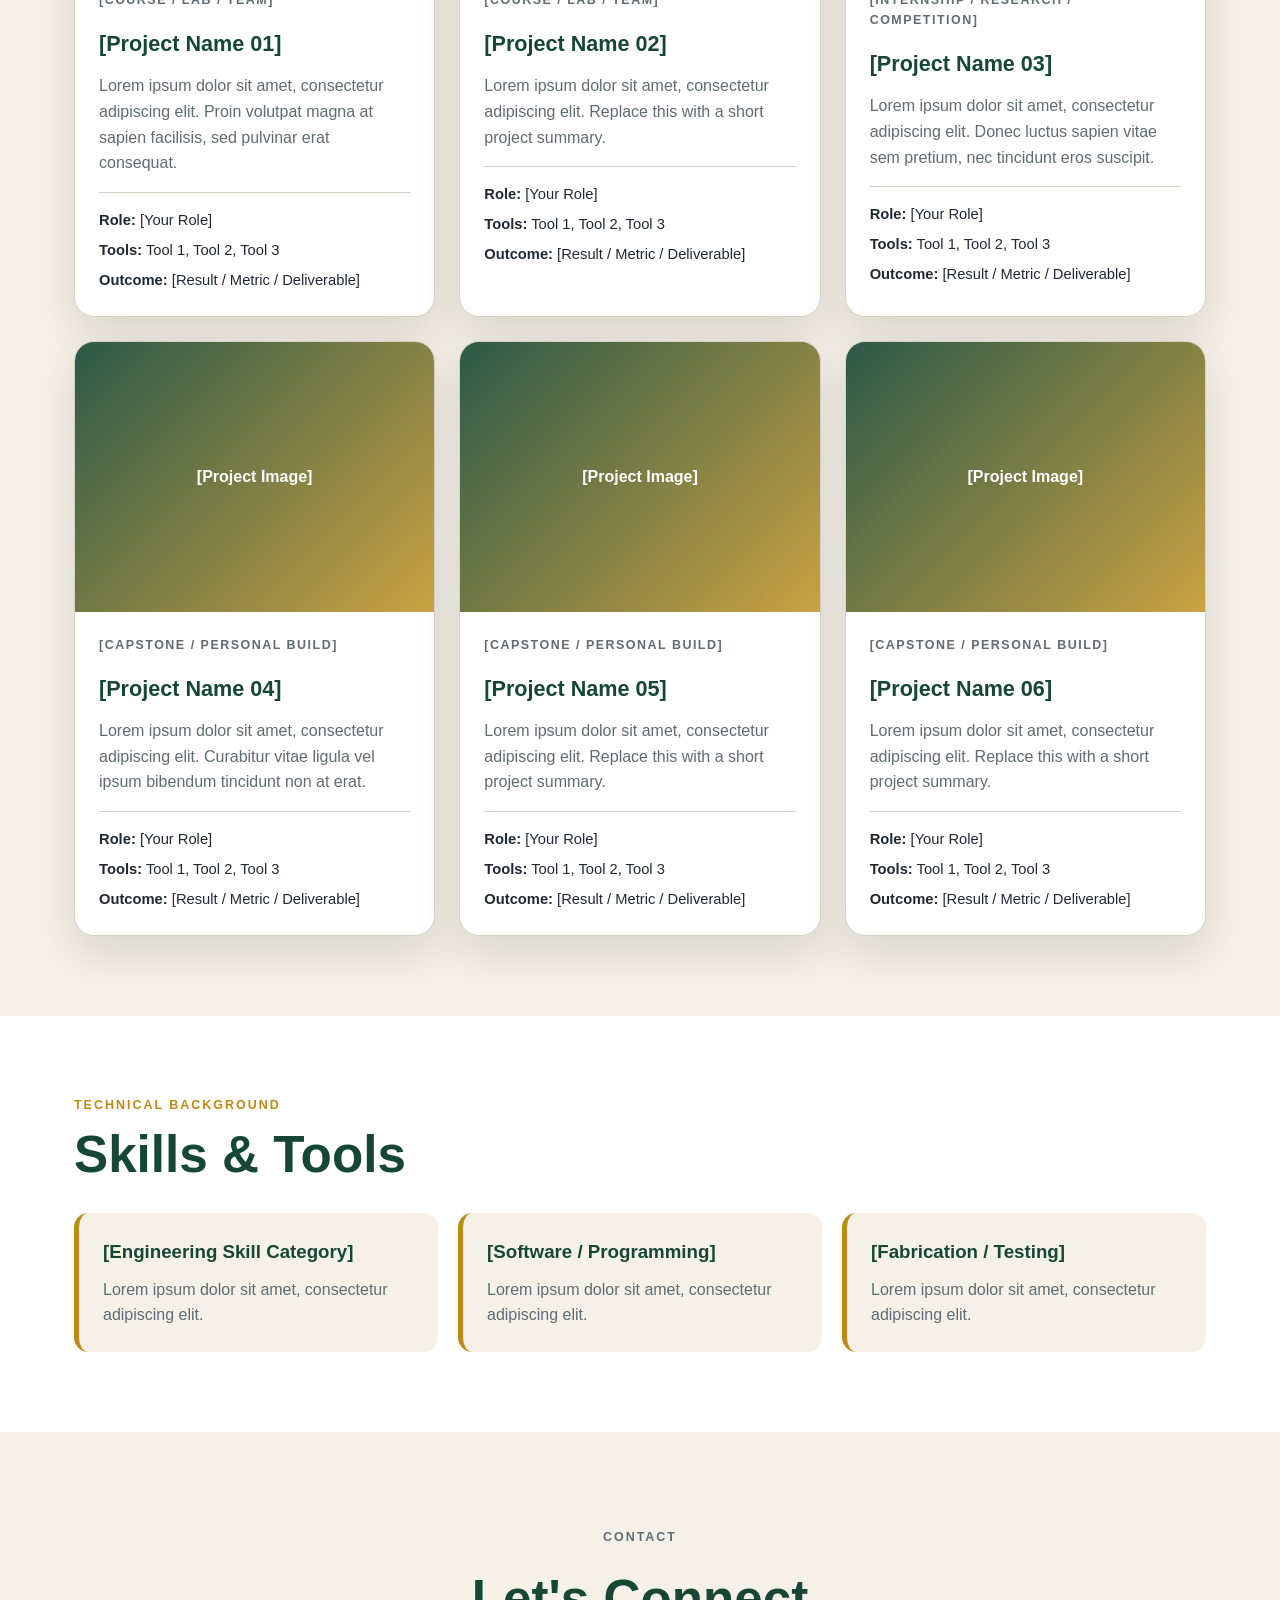
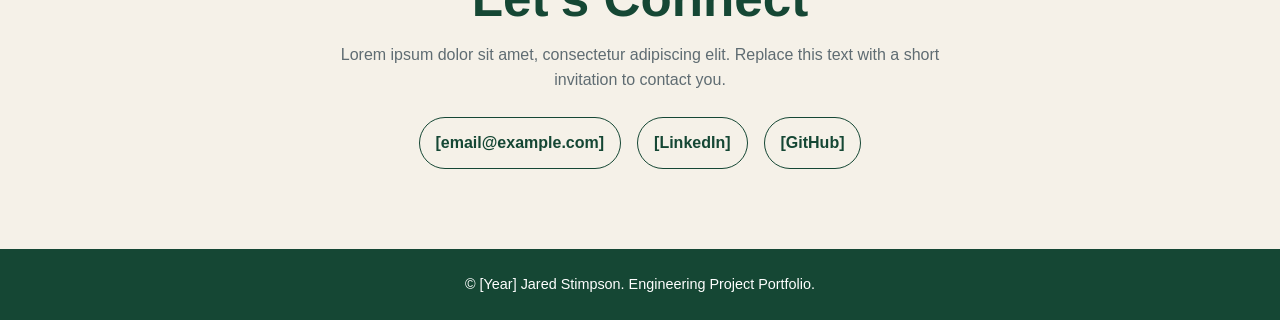
==== commit e7d5a9f6: "put some about and titles in" ====
--- a/index.html
+++ b/index.html
@@ -12,7 +12,7 @@
     <nav class="navbar">
       <a href="#" class="logo-lockup">
         <span class="logo-mark" aria-hidden="true">CP</span>
-        <span class="logo-text">[Department / Program Name]</span>
+        <span class="logo-text">IME | Manufacturing Engineering Undergraduate</span>
       </a>
 
       <ul class="nav-links">
@@ -27,8 +27,8 @@
       <p class="eyebrow">Engineering Portfolio</p>
       <h1>Jared Stimpson</h1>
       <p class="hero-subtitle">
-        [Major Name] student focused on [engineering interest], [technical area],
-        and Learn by Doing project work.
+        Manufacturing Engineering student focused on Additive Manufacturing Research, Advanced Manufacturing Processes,
+        and 'Learn by Doing' project work.
       </p>
       <a href="#projects" class="button">View Projects</a>
     </section>
@@ -36,18 +36,25 @@
 
   <main>
     <section id="about" class="section about-section">
-      <div>
-        <p class="eyebrow">About</p>
-        <h2>About Jared Stimpson</h2>
-      </div>
+  <div class="about-heading">
+    <p class="eyebrow">About</p>
+    <h2 class="about-title">
+      About Jared <span>Stimpson</span>
+    </h2>
+  </div>
 
-      <p>
-        Lorem ipsum dolor sit amet, consectetur adipiscing elit. Integer
-        malesuada, lorem at dictum feugiat, nulla arcu posuere neque, vitae
-        tincidunt magna justo sit amet sem. Sed at ipsum vitae justo dignissim
-        feugiat.
-      </p>
-    </section>
+  <div class="about-copy">
+    <p class="about-lead">
+      I’m an engineering student focused on mechanical design, robotics, testing,
+      and building practical systems from concept to prototype.
+    </p>
+
+    <p>
+      My work combines CAD, fabrication, analysis, and hands-on validation across
+      academic, research, and personal engineering projects.
+    </p>
+  </div>
+</section>
 
     <section id="projects" class="section">
       <div class="section-heading">
--- a/styles.css
+++ b/styles.css
@@ -157,13 +157,42 @@
 
 .about-section {
   display: grid;
-  grid-template-columns: 0.8fr 1.2fr;
-  gap: 3rem;
+  grid-template-columns: 0.9fr 1.1fr;
+  gap: clamp(2rem, 6vw, 5rem);
   align-items: start;
 }
 
-.about-section p:last-child {
-  font-size: 1.1rem;
+.about-heading {
+  border-left: 5px solid var(--mustang-gold);
+  padding-left: 1.25rem;
+}
+
+.about-title {
+  font-size: clamp(2.5rem, 6vw, 4.5rem);
+  line-height: 0.95;
+  letter-spacing: -0.04em;
+  max-width: 720px;
+}
+
+.about-title span {
+  display: block;
+}
+
+.about-copy {
+  max-width: 680px;
+  padding-top: 1.6rem;
+}
+
+.about-lead {
+  font-size: clamp(1.25rem, 2vw, 1.7rem);
+  line-height: 1.35;
+  color: var(--poly-green);
+  font-weight: 700;
+  margin-bottom: 1.25rem;
+}
+
+.about-copy p:not(.about-lead) {
+  font-size: 1.05rem;
   color: var(--muted);
 }
 
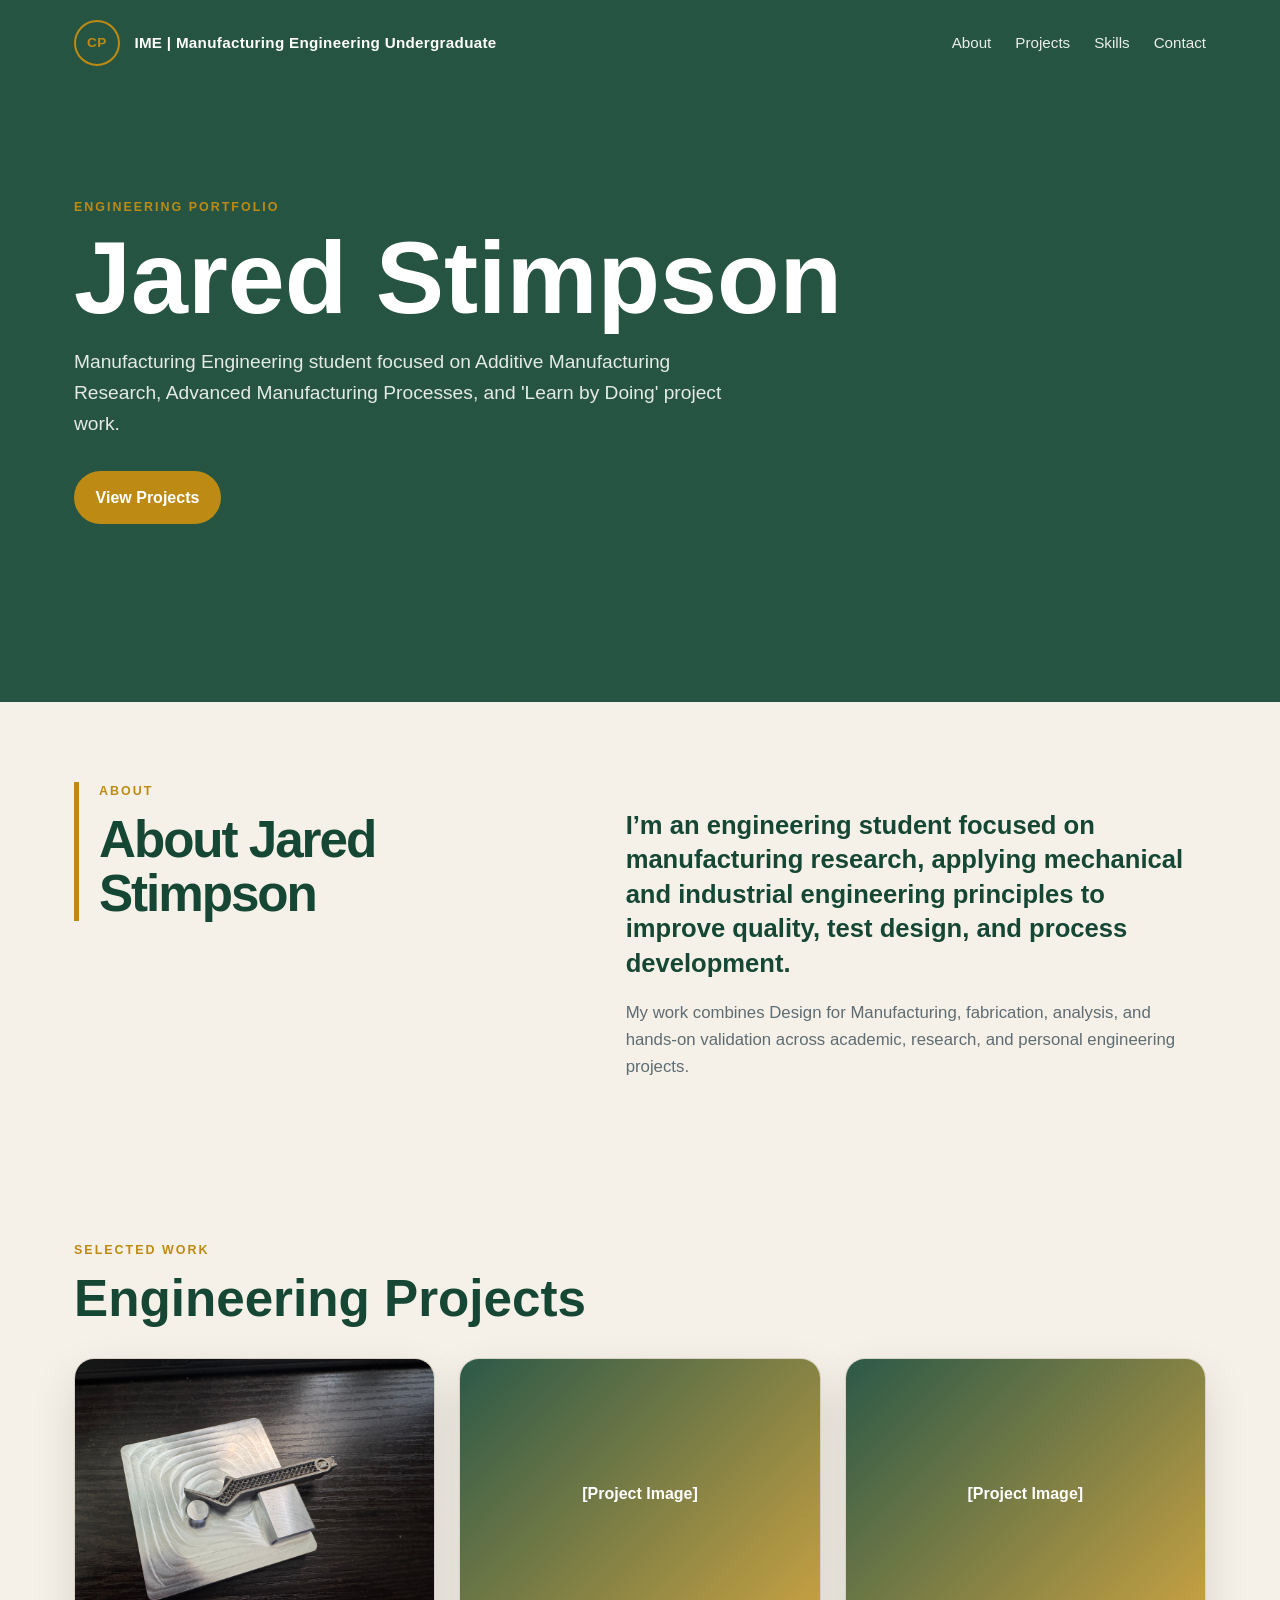
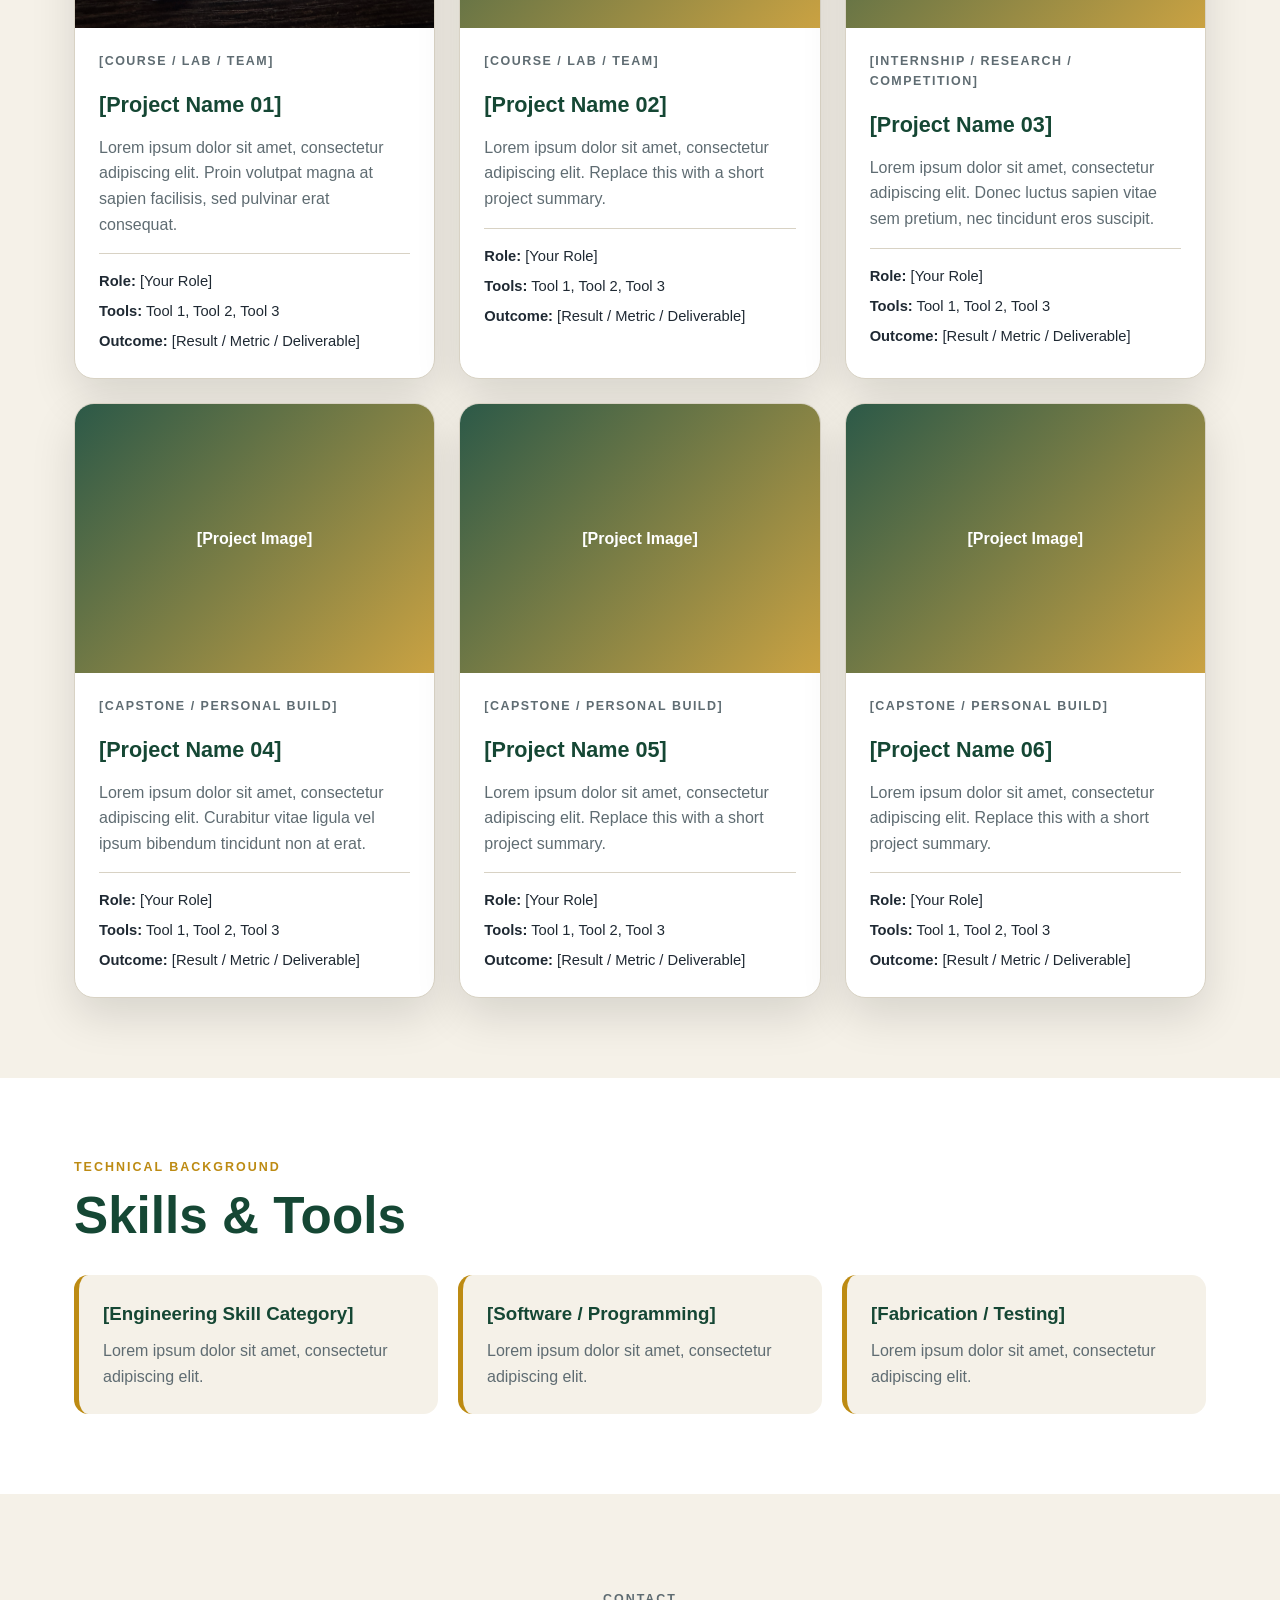
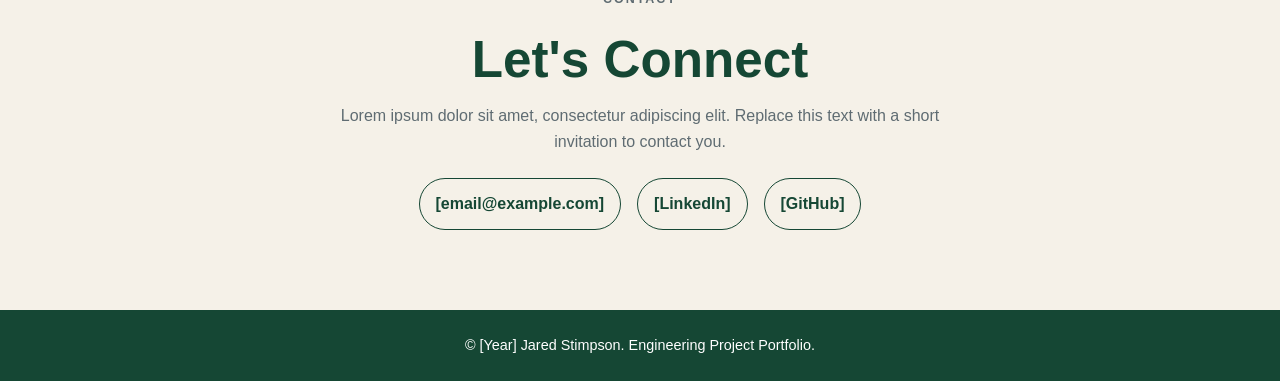
==== commit 09fd75fe: "edited about section" ====
--- a/index.html
+++ b/index.html
@@ -45,12 +45,11 @@
 
   <div class="about-copy">
     <p class="about-lead">
-      I’m an engineering student focused on mechanical design, robotics, testing,
-      and building practical systems from concept to prototype.
+      I’m an engineering student focused on manufacturing research, applying mechanical and industrial engineering principles to improve quality, test design, and process development.
     </p>
 
     <p>
-      My work combines CAD, fabrication, analysis, and hands-on validation across
+      My work combines Design for Manufacturing, fabrication, analysis, and hands-on validation across
       academic, research, and personal engineering projects.
     </p>
   </div>
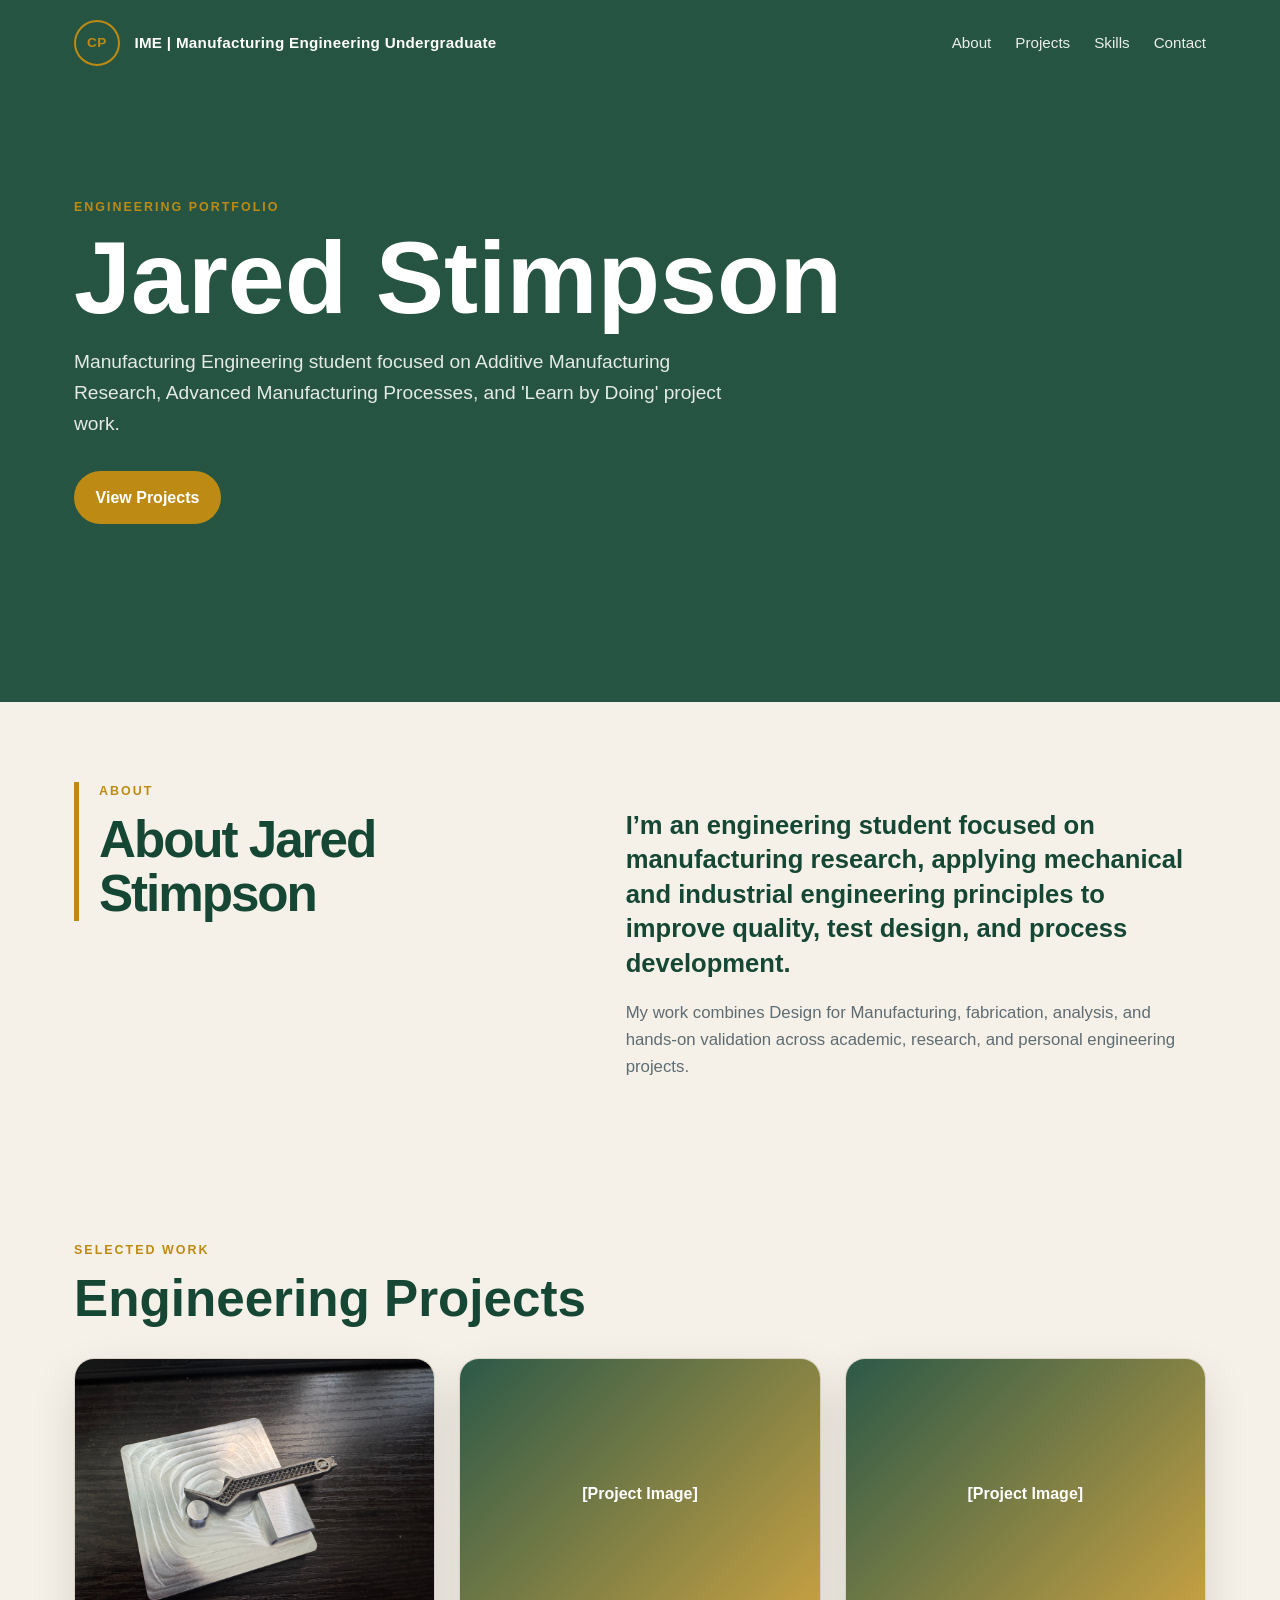
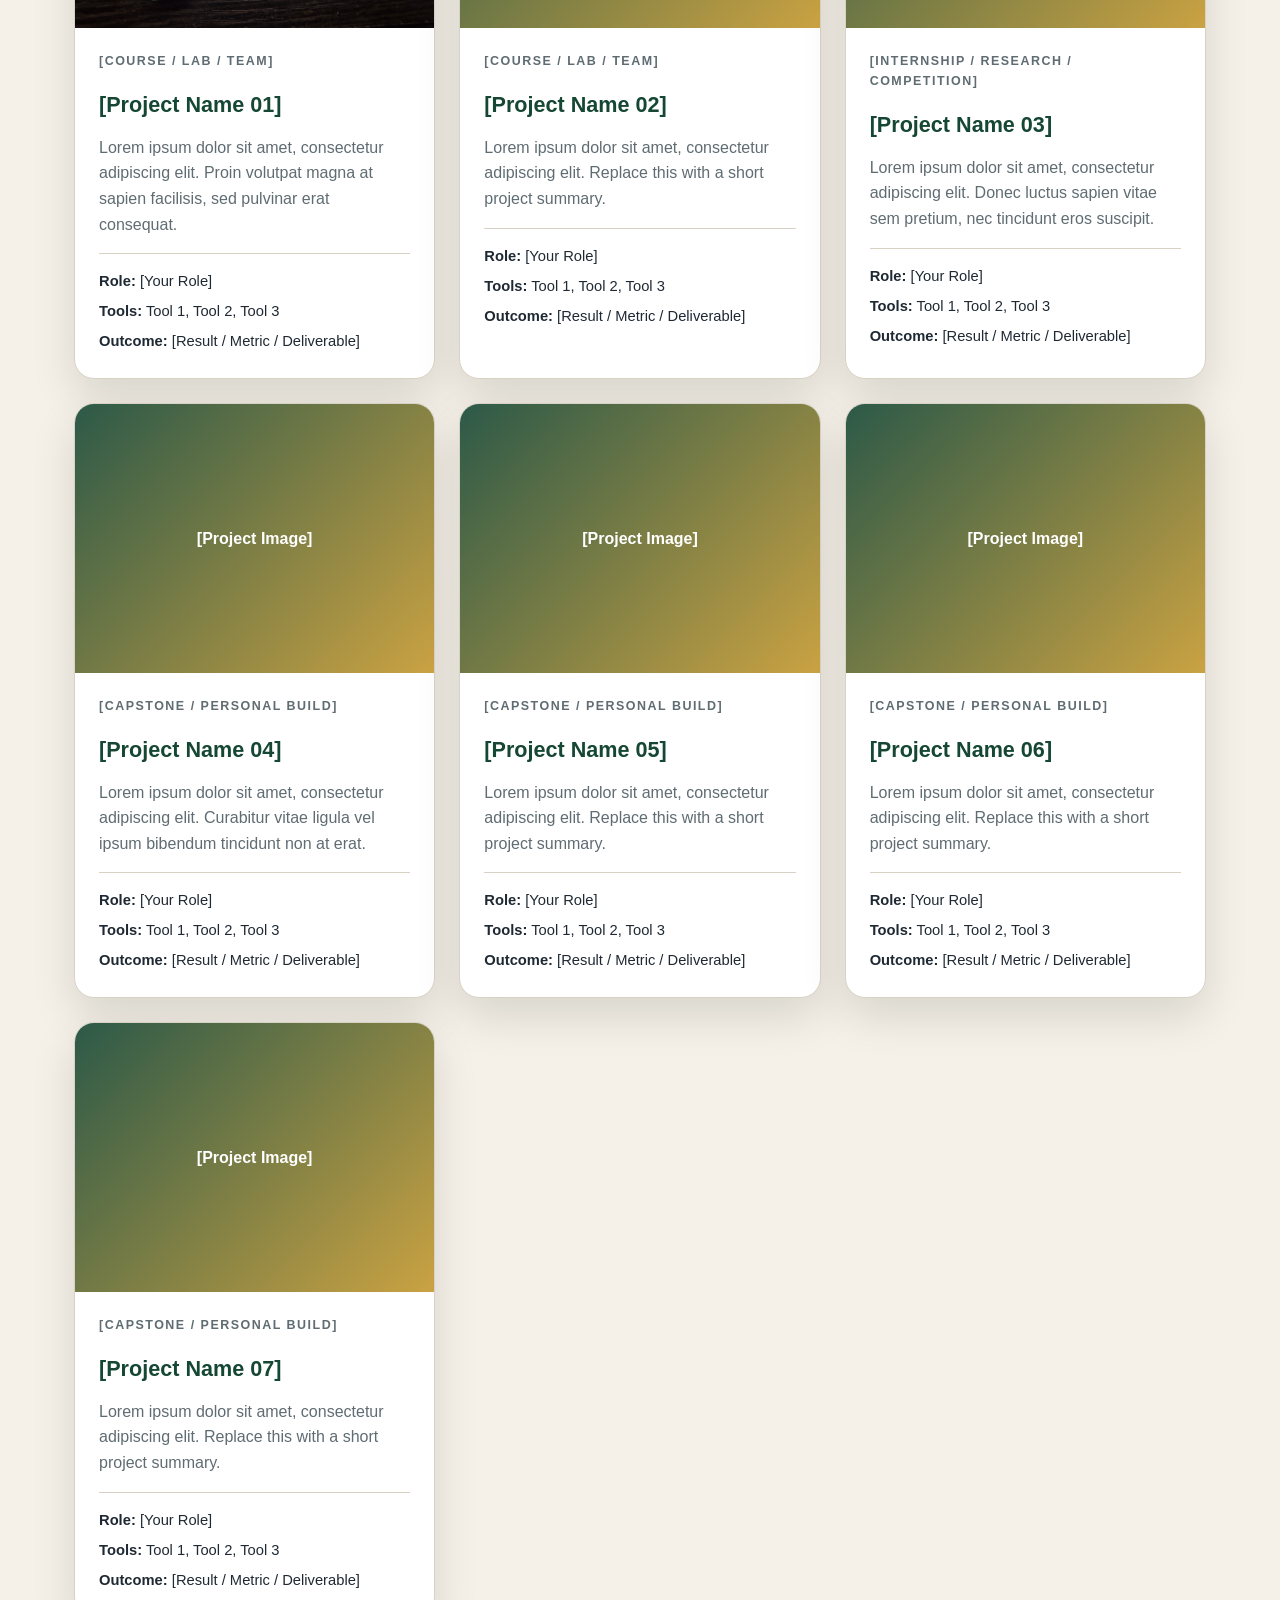
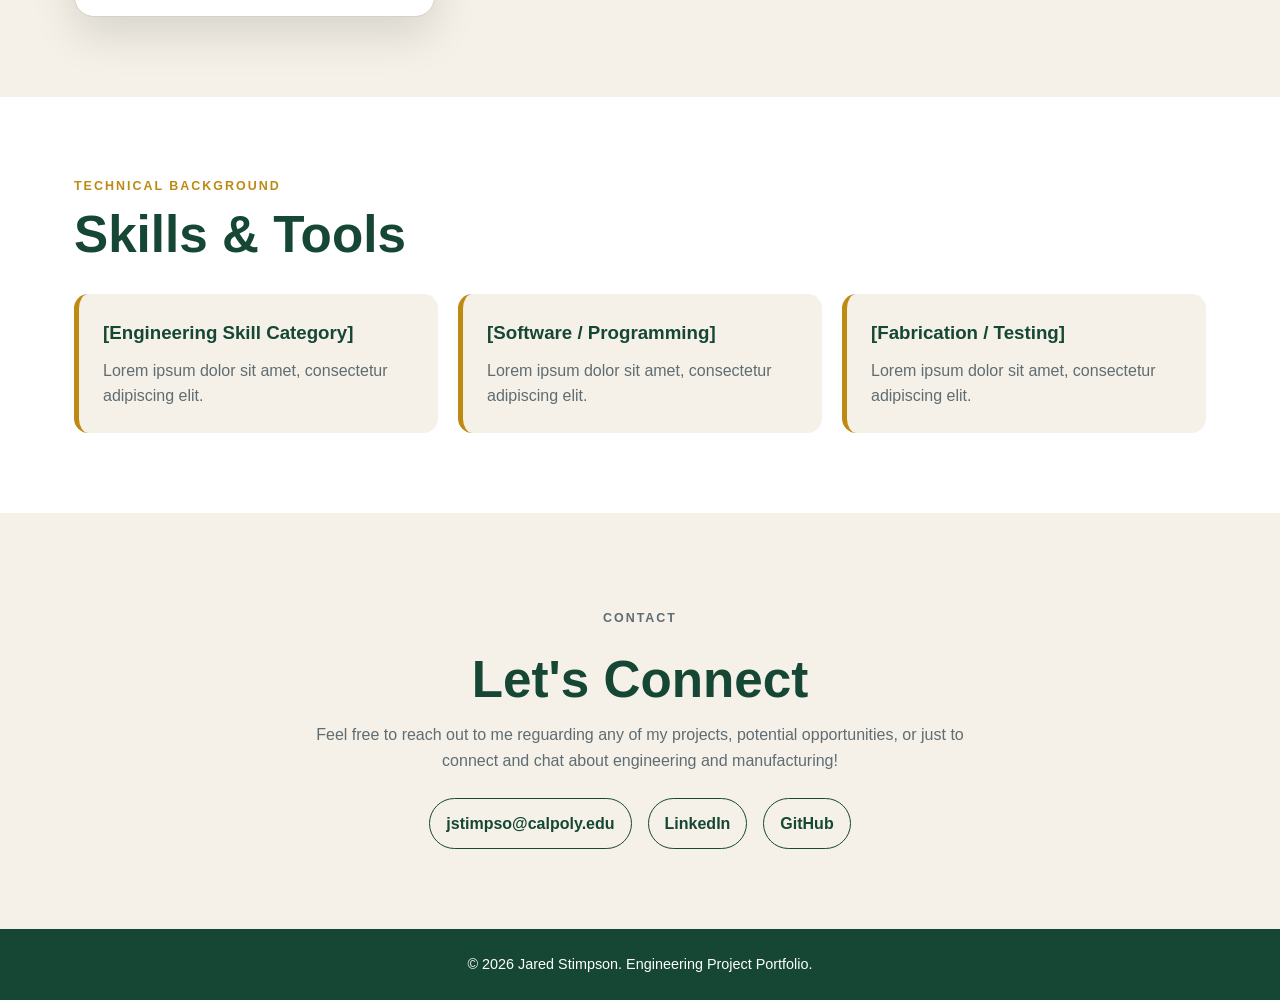
==== commit 2f53508a: "filled out standard front page" ====
--- a/index.html
+++ b/index.html
@@ -92,20 +92,19 @@
       <p class="eyebrow">Contact</p>
       <h2>Let's Connect</h2>
       <p>
-        Lorem ipsum dolor sit amet, consectetur adipiscing elit. Replace this
-        text with a short invitation to contact you.
+        Feel free to reach out to me reguarding any of my projects, potential opportunities, or just to connect and chat about engineering and manufacturing!
       </p>
 
       <div class="contact-links">
-        <a href="mailto:[email@example.com]">[email@example.com]</a>
-        <a href="[LinkedIn URL]">[LinkedIn]</a>
-        <a href="[GitHub URL]">[GitHub]</a>
+        <a href="mailto:jstimpso@calpoly.edu">jstimpso@calpoly.edu</a>
+        <a href="https://www.linkedin.com/in/jared-stimpson-5ab1b4272/">LinkedIn</a>
+        <a href="https://github.com/JStimp/Project-Portfolio/">GitHub</a>
       </div>
     </section>
   </main>
 
   <footer class="site-footer">
-    <p>&copy; [Year] Jared Stimpson. Engineering Project Portfolio.</p>
+    <p>&copy; 2026 Jared Stimpson. Engineering Project Portfolio.</p>
   </footer>
 
   <script src="projects-data.js"></script>
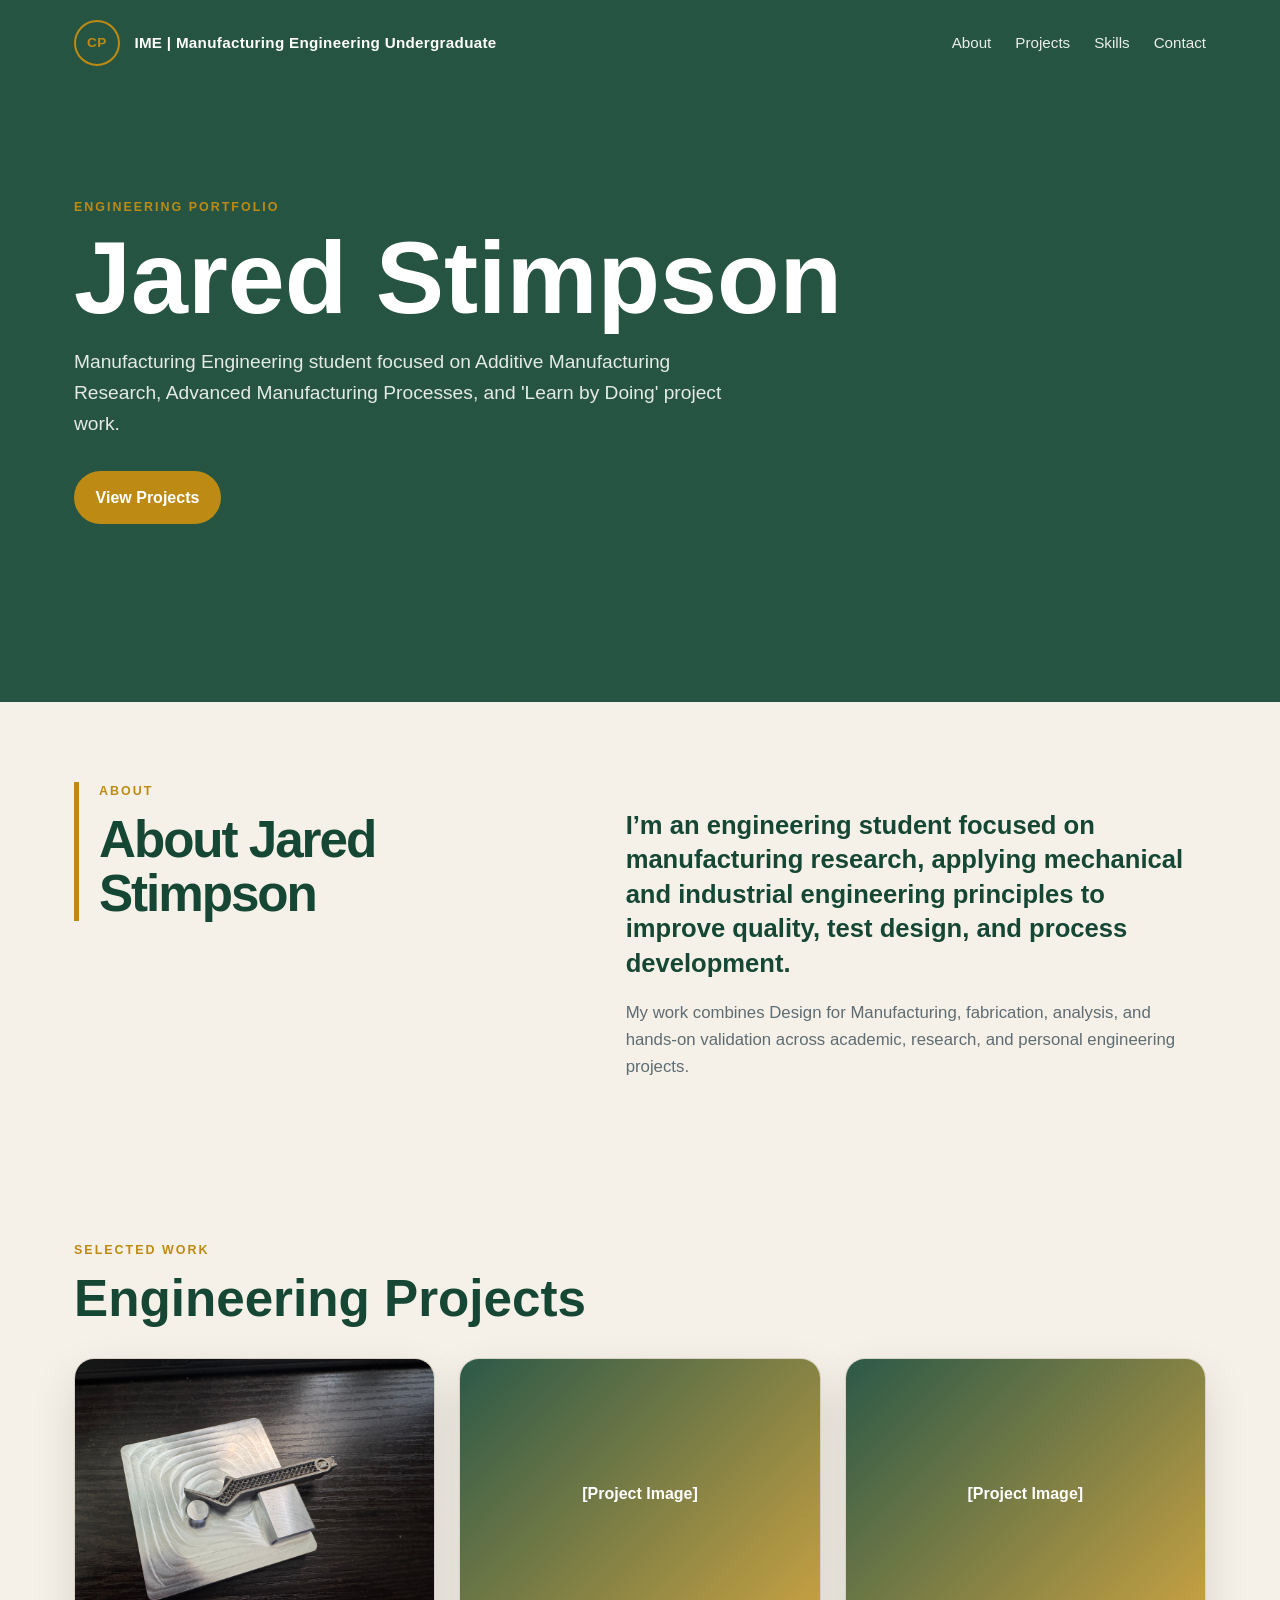
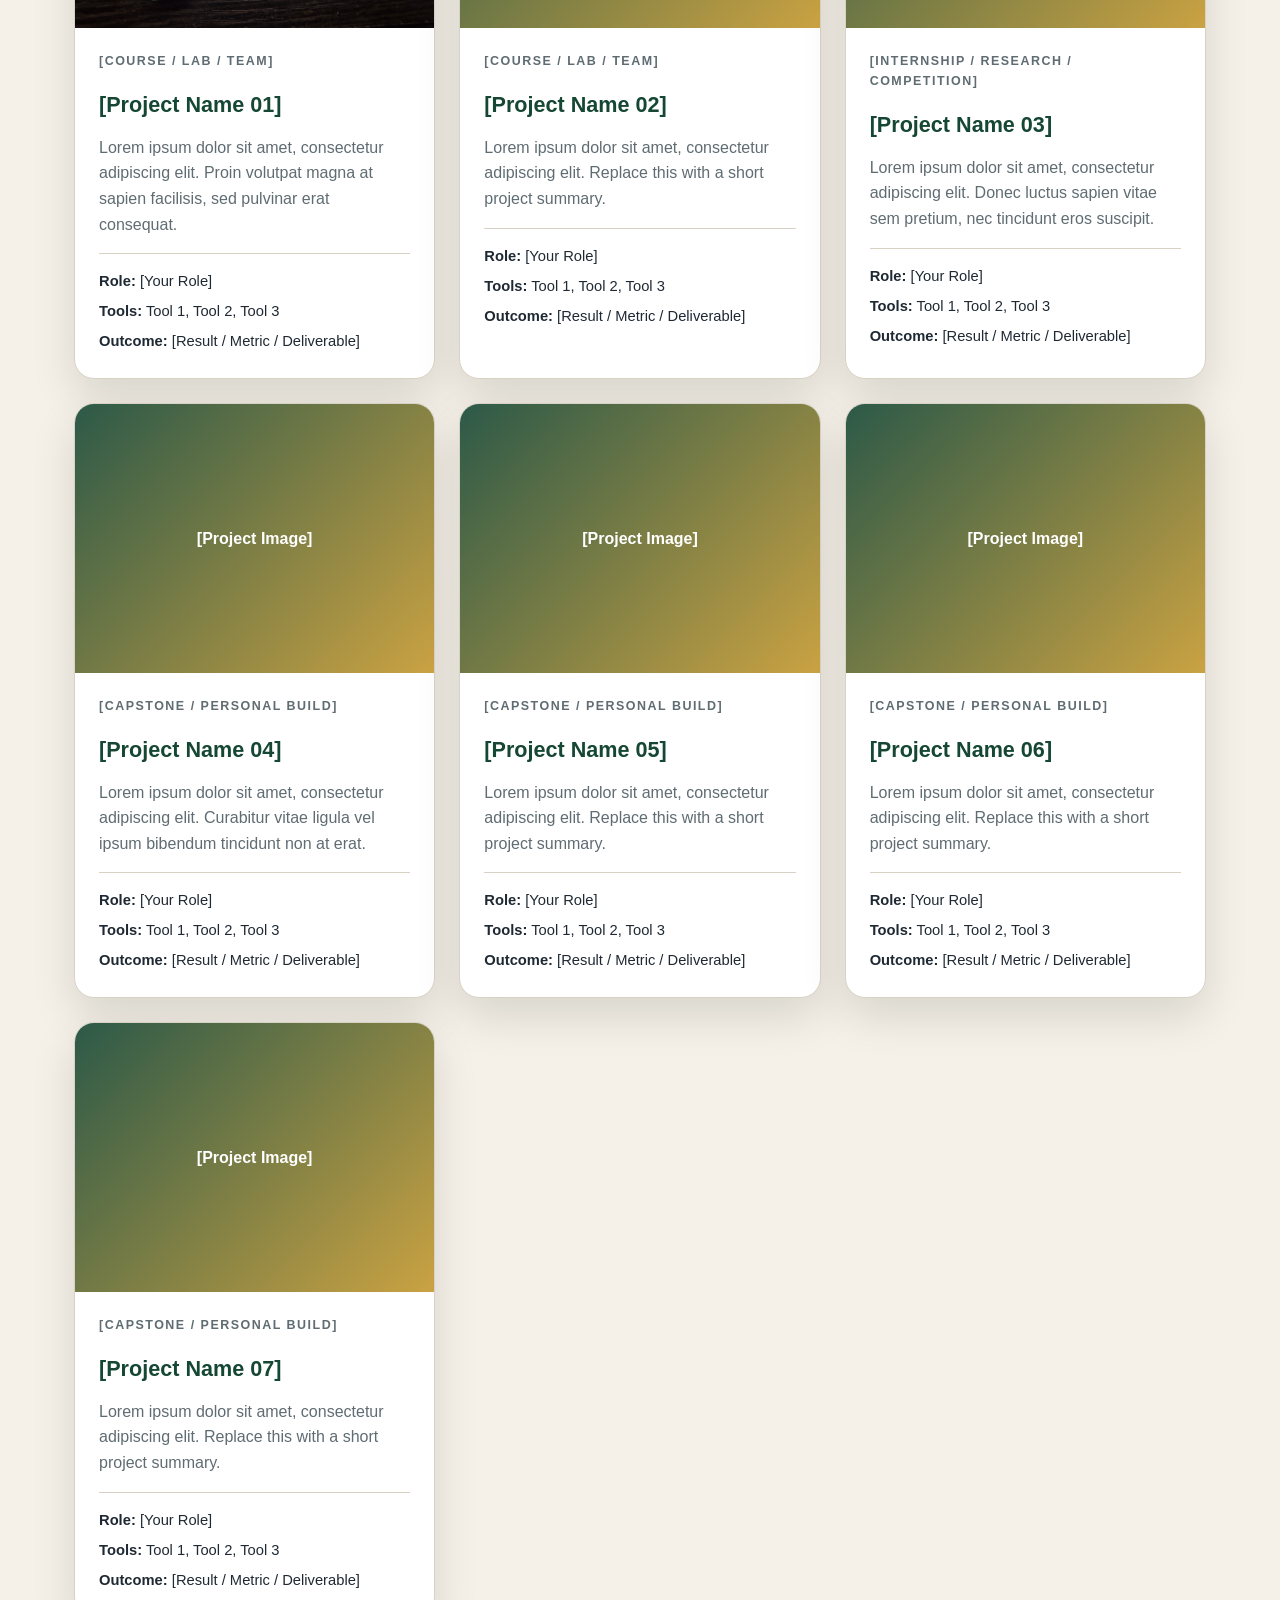
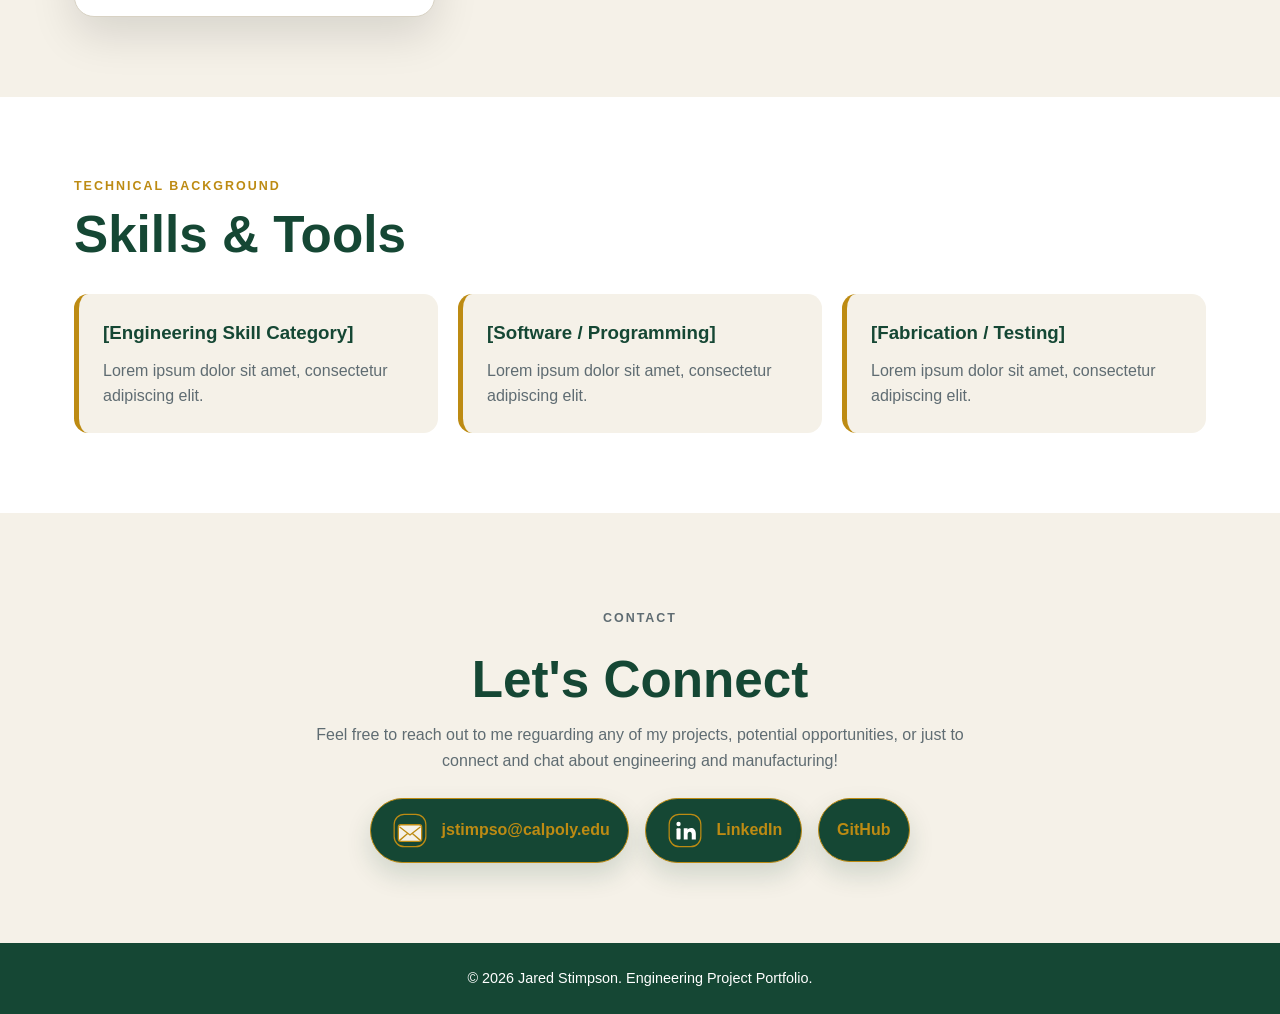
==== commit 28c8e61d: "Add contact icons and filled button styling" ====
--- a/index.html
+++ b/index.html
@@ -96,9 +96,17 @@
       </p>
 
       <div class="contact-links">
-        <a href="mailto:jstimpso@calpoly.edu">jstimpso@calpoly.edu</a>
-        <a href="https://www.linkedin.com/in/jared-stimpson-5ab1b4272/">LinkedIn</a>
-        <a href="https://github.com/JStimp/Project-Portfolio/">GitHub</a>
+        <a href="mailto:jstimpso@calpoly.edu">
+          <img src="images/Icons/contactMailIcon.svg" alt="" class="contact-icon" aria-hidden="true" />
+          <span>jstimpso@calpoly.edu</span>
+        </a>
+        <a href="https://www.linkedin.com/in/jared-stimpson-5ab1b4272/">
+          <img src="images/Icons/contactLIIcon.svg" alt="" class="contact-icon" aria-hidden="true" />
+          <span>LinkedIn</span>
+        </a>
+        <a href="https://github.com/JStimp/Project-Portfolio/">
+          <span>GitHub</span>
+        </a>
       </div>
     </section>
   </main>
--- a/styles.css
+++ b/styles.css
@@ -387,22 +387,52 @@
 
 .contact-links {
   display: flex;
+  align-items: center;
   justify-content: center;
   flex-wrap: wrap;
   gap: 1rem;
 }
 
 .contact-links a {
-  border: 1px solid var(--poly-green);
-  color: var(--poly-green);
-  padding: 0.75rem 1rem;
+  border: 1px solid var(--mustang-gold);
+  background-color: var(--poly-green);
+  background-image: none;
+  color: var(--mustang-gold);
+  display: inline-flex;
+  align-items: center;
+  justify-content: center;
+  gap: 0.7rem;
+  width: fit-content;
+  max-width: 100%;
+  min-height: 4rem;
+  padding: 0.7rem 1.15rem;
   border-radius: 999px;
-  font-weight: 700;
+  font-weight: 800;
+  line-height: 1;
+  white-space: nowrap;
+  box-shadow: 0 12px 26px rgba(21, 71, 52, 0.16);
+  transition: transform 0.2s ease, border-color 0.2s ease, box-shadow 0.2s ease, color 0.2s ease;
+}
+
+.contact-links a span {
+  display: inline-block;
+  color: inherit;
+  line-height: 1;
+}
+
+.contact-icon {
+  display: block;
+  width: 2.55rem;
+  height: 2.55rem;
+  flex: 0 0 auto;
+  object-fit: contain;
 }
 
 .contact-links a:hover {
-  background: var(--poly-green);
-  color: var(--off-white);
+  border-color: #D8AA35;
+  color: #D8AA35;
+  box-shadow: 0 16px 32px rgba(21, 71, 52, 0.22);
+  transform: translateY(-2px);
 }
 
 .site-footer {
